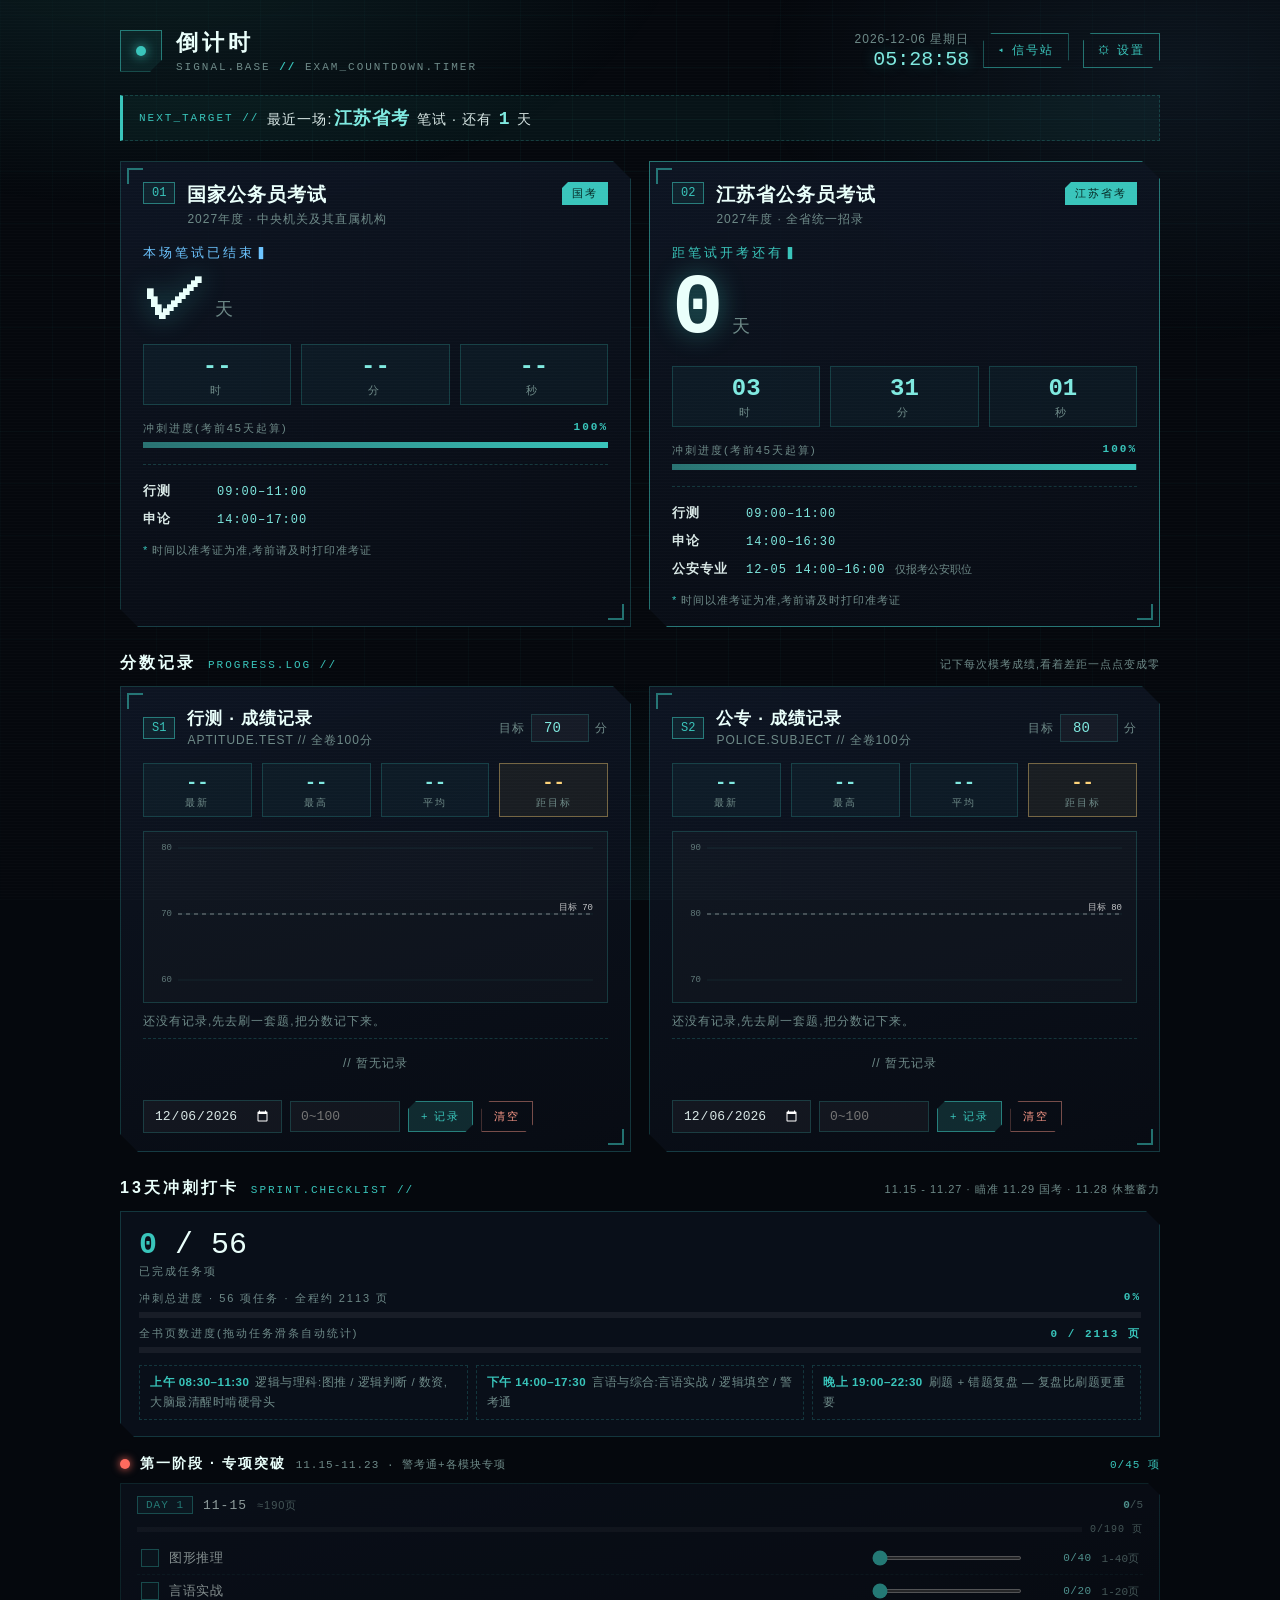
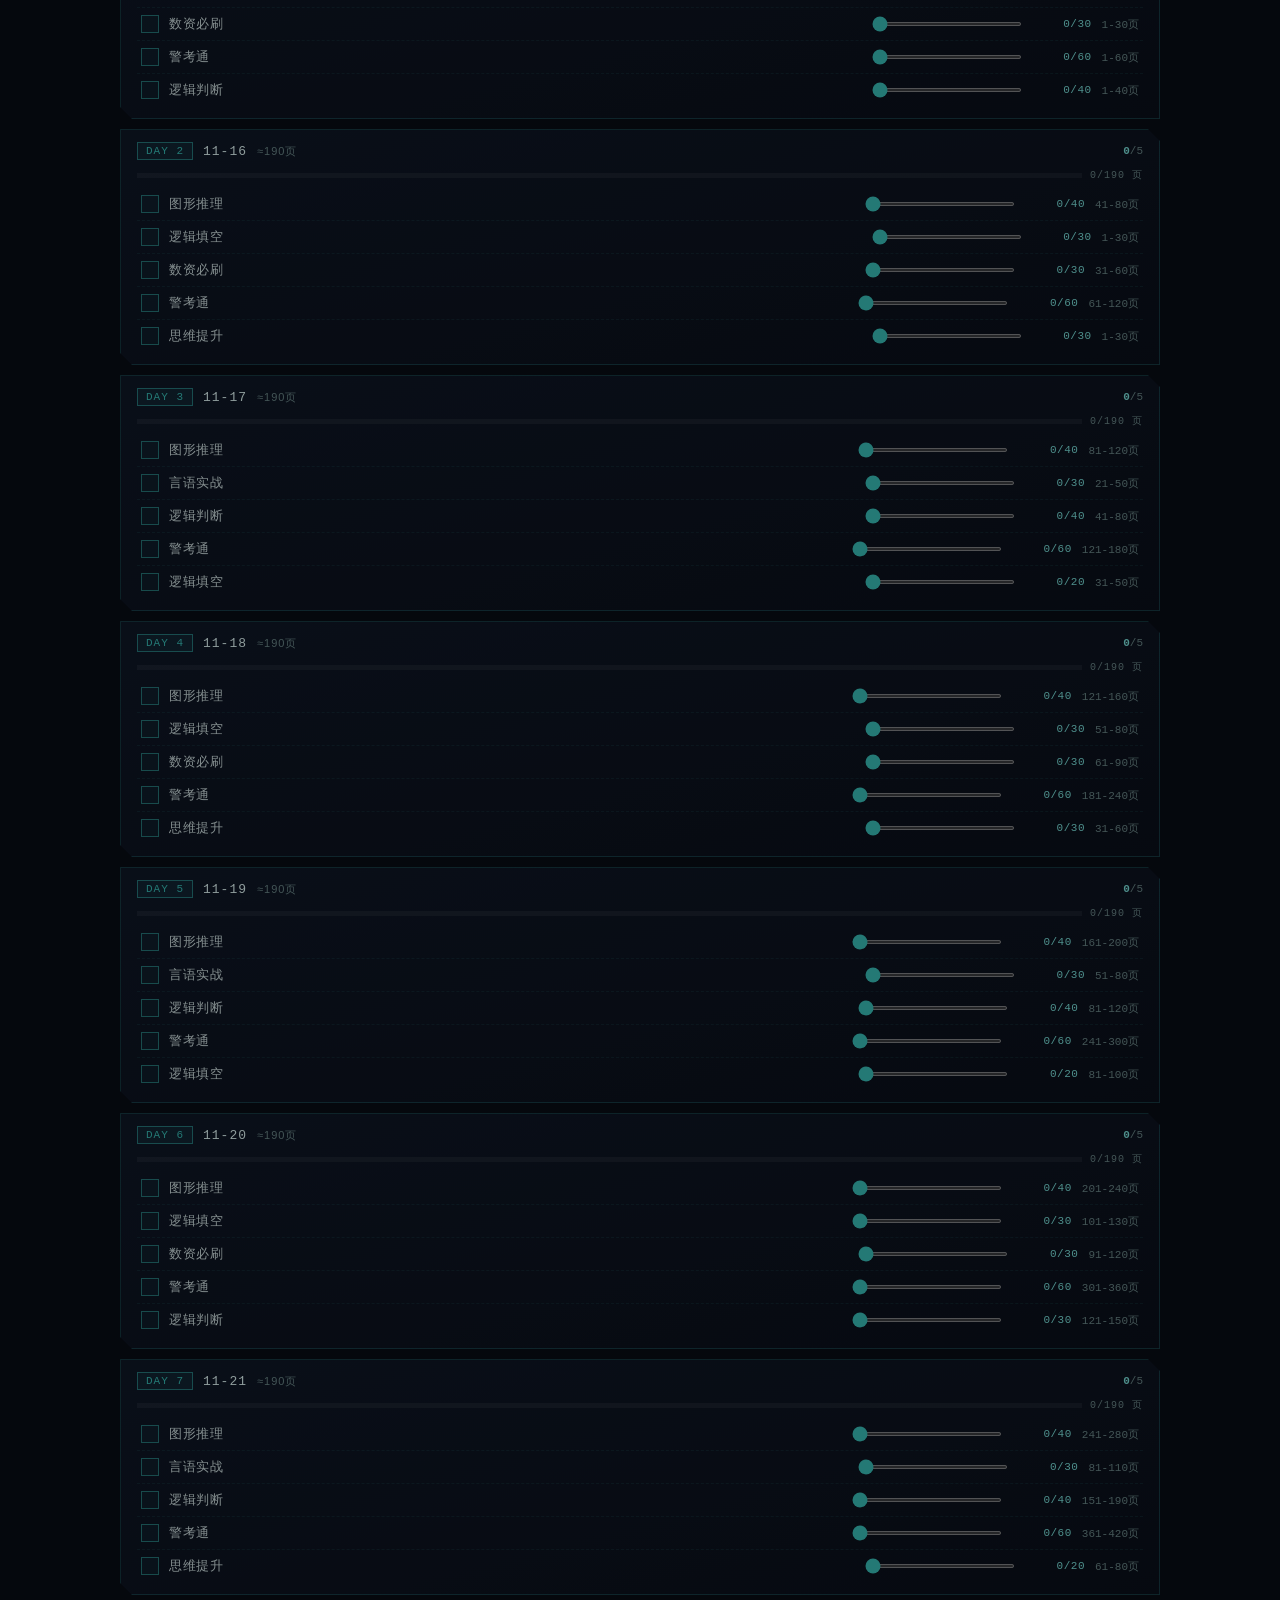
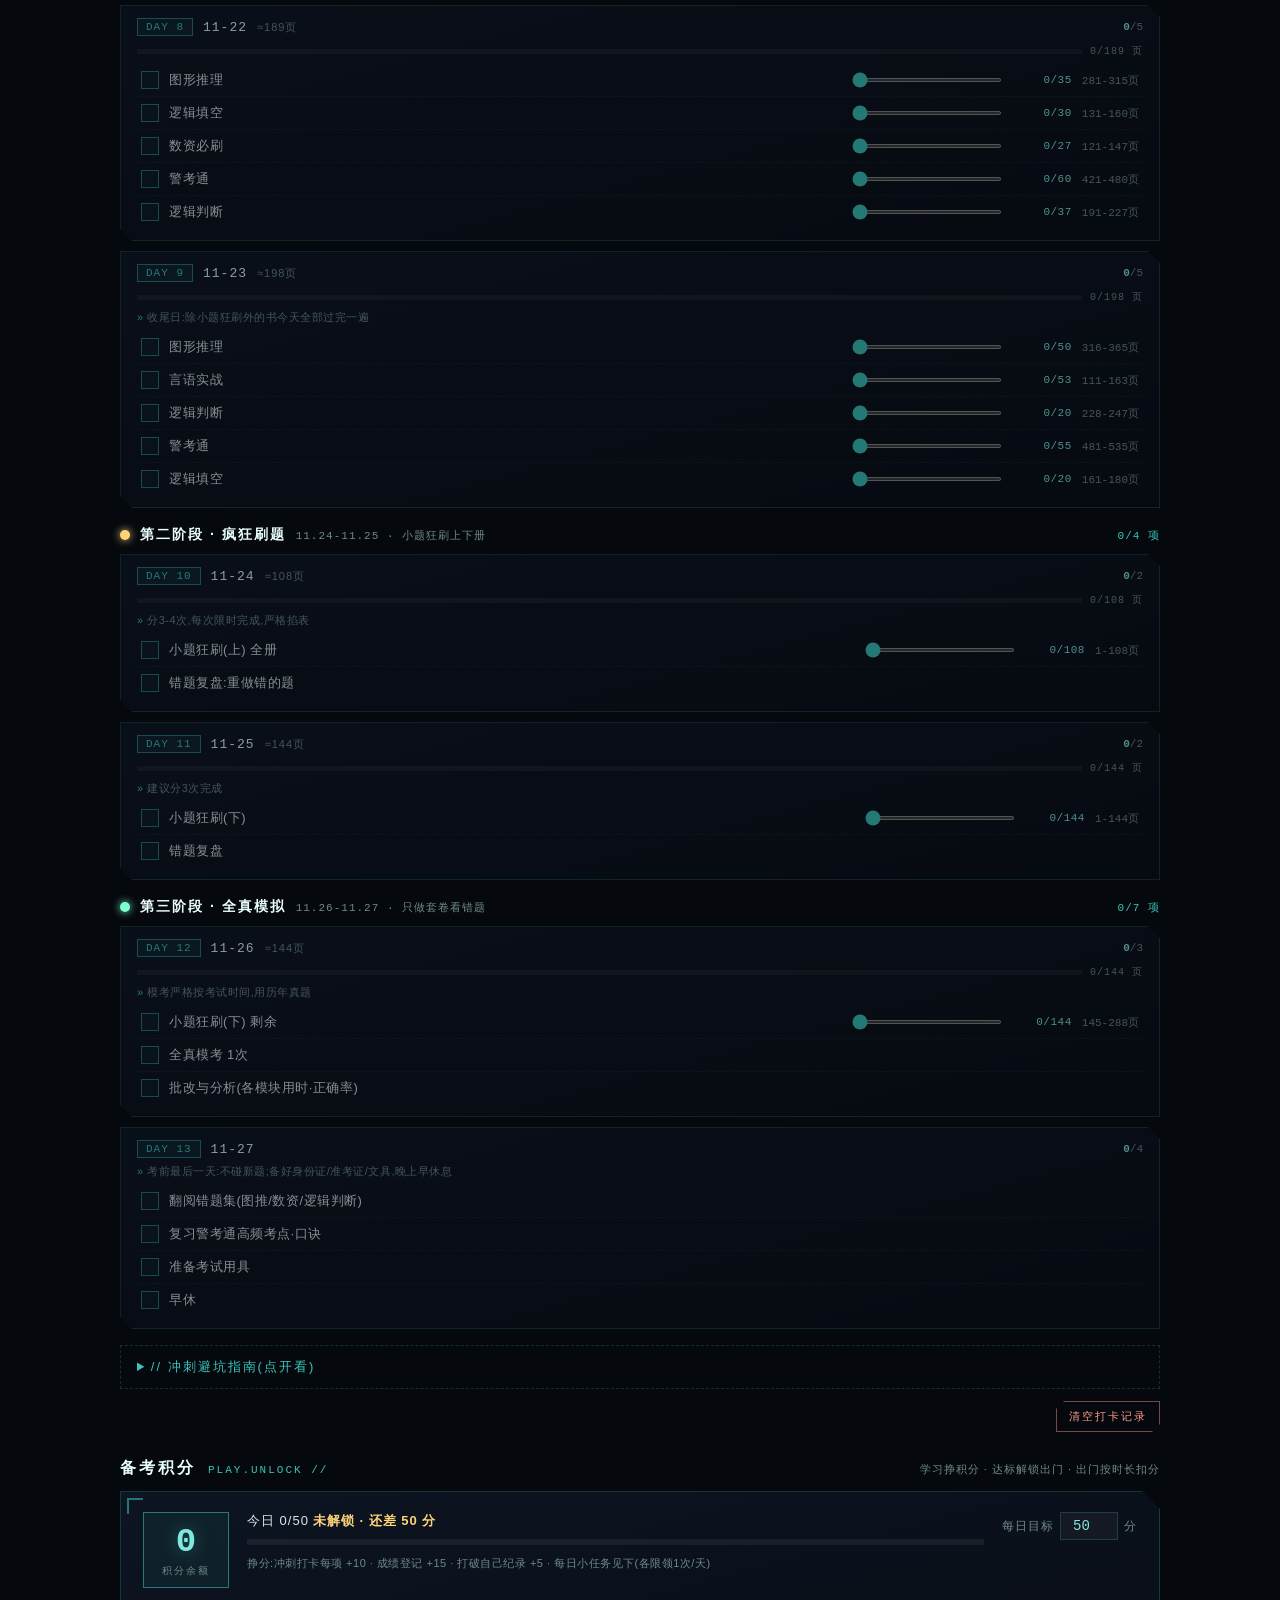
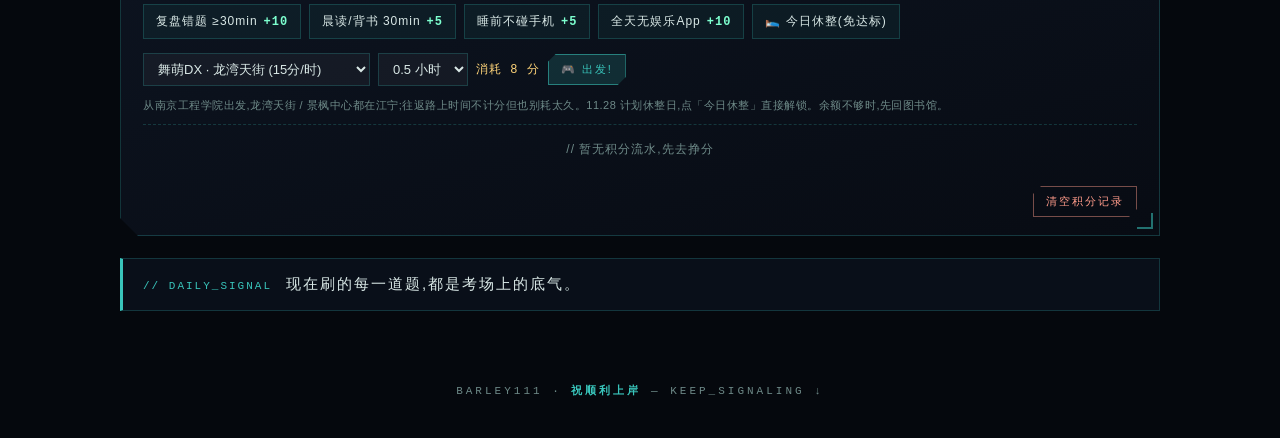
==== countdown/index.html @ f8c96ebb "update blog" ====
<!DOCTYPE html>
<html lang="zh-CN">
<head>
<meta charset="UTF-8" />
<meta name="viewport" content="width=device-width, initial-scale=1" />
<title>倒计时</title>
<link rel="icon" href="data:image/svg+xml,<svg xmlns='http://www.w3.org/2000/svg' viewBox='0 0 64 64'><rect width='64' height='64' rx='12' fill='%23070b12'/><circle cx='32' cy='34' r='6' fill='%2339c5bb'/><path d='M21 23a15.5 15.5 0 0 1 22 0' stroke='%2339c5bb' stroke-width='4' fill='none' stroke-linecap='round'/><path d='M14 16a25 25 0 0 1 36 0' stroke='%2339c5bb' stroke-width='4' fill='none' stroke-linecap='round' opacity='.45'/></svg>" />
<style>
  :root {
    --bg: #05080d;
    --panel: #0c1320;
    --panel-2: #0a0f19;
    --line: rgba(57, 197, 187, 0.22);
    --line-strong: rgba(57, 197, 187, 0.55);
    --miku: #39c5bb;
    --miku-bright: #7fe9e0;
    --sky: #6cc4ff;
    --text: #d9e8e6;
    --dim: #6e8a88;
    --mono: "Cascadia Mono", Consolas, "JetBrains Mono", "Courier New", monospace;
    --sans: "Microsoft YaHei UI", "Microsoft YaHei", "PingFang SC", sans-serif;
  }
  * { margin: 0; padding: 0; box-sizing: border-box; }
  html, body { height: 100%; }
  body {
    font-family: var(--sans);
    background: var(--bg);
    color: var(--text);
    overflow-x: hidden;
  }

  /* ---------- 背景装饰 ---------- */
  .bg {
    position: fixed; inset: 0; z-index: 0; pointer-events: none;
    background:
      radial-gradient(900px 500px at 12% -10%, rgba(57, 197, 187, 0.13), transparent 60%),
      radial-gradient(700px 460px at 92% 8%, rgba(108, 196, 255, 0.07), transparent 60%),
      radial-gradient(800px 600px at 50% 115%, rgba(57, 197, 187, 0.08), transparent 60%);
  }
  .bg-grid {
    position: fixed; inset: 0; z-index: 0; pointer-events: none;
    background:
      repeating-linear-gradient(0deg, rgba(57,197,187,0.045) 0 1px, transparent 1px 52px),
      repeating-linear-gradient(90deg, rgba(57,197,187,0.045) 0 1px, transparent 1px 52px);
    mask-image: radial-gradient(ellipse 90% 80% at 50% 40%, #000 30%, transparent 100%);
  }
  .scanlines {
    position: fixed; inset: 0; z-index: 5; pointer-events: none;
    background: repeating-linear-gradient(0deg, rgba(255,255,255,0.015) 0 1px, transparent 1px 3px);
  }

  .wrap { position: relative; z-index: 1; max-width: 1080px; margin: 0 auto; padding: 28px 20px 40px; }

  /* ---------- 顶栏 ---------- */
  header { display: flex; align-items: center; gap: 16px; flex-wrap: wrap; }
  .logo { display: flex; align-items: center; gap: 14px; }
  .logo-dot {
    width: 42px; height: 42px; border: 1px solid var(--line-strong);
    display: grid; place-items: center; flex: none;
    clip-path: polygon(0 0, 100% 0, 100% 72%, 72% 100%, 0 100%);
    background: rgba(57, 197, 187, 0.08);
  }
  .logo-dot i {
    width: 10px; height: 10px; background: var(--miku); border-radius: 50%;
    box-shadow: 0 0 12px var(--miku); animation: pulse 2s ease-in-out infinite;
  }
  @keyframes pulse { 0%,100% { opacity: 1; transform: scale(1); } 50% { opacity: .35; transform: scale(.7); } }
  h1 { font-size: 22px; letter-spacing: 4px; color: #eafffb; font-weight: 700; }
  .slogan { font-family: var(--mono); font-size: 11px; letter-spacing: 2px; color: var(--dim); margin-top: 3px; }
  .slogan b { color: var(--miku); font-weight: 600; }
  .head-right { margin-left: auto; display: flex; align-items: center; gap: 14px; flex-wrap: wrap; }
  .clock-box { text-align: right; }
  #now-date { font-size: 12px; color: var(--dim); letter-spacing: 1px; }
  #now-time { font-family: var(--mono); font-size: 20px; color: var(--miku-bright); text-shadow: 0 0 14px rgba(57,197,187,.4); font-variant-numeric: tabular-nums; }
  .btn {
    font-family: var(--sans); font-size: 12px; letter-spacing: 2px;
    color: var(--miku); background: transparent; border: 1px solid var(--line-strong);
    padding: 8px 14px; cursor: pointer;
    clip-path: polygon(8px 0, 100% 0, 100% calc(100% - 8px), calc(100% - 8px) 100%, 0 100%, 0 8px);
    transition: background .2s, color .2s;
  }
  .btn:hover { background: rgba(57, 197, 187, 0.14); color: #eafffb; }
  .btn.solid { background: rgba(57, 197, 187, 0.16); }
  /* [BLOG-EMBED] 挂进博客时加的返回入口样式，移出博客时从 START 到 END 整段删掉即可 */
  a.btn { text-decoration: none; display: inline-flex; align-items: center; white-space: nowrap; }

  /* ---------- 最近一场横幅 ---------- */
  .next-banner {
    margin-top: 22px; padding: 10px 16px;
    border: 1px dashed var(--line);
    border-left: 3px solid var(--miku);
    background: rgba(57, 197, 187, 0.06);
    font-size: 14px; letter-spacing: 1px; color: var(--text);
    display: flex; align-items: center; gap: 8px; flex-wrap: wrap;
  }
  .next-banner .lbl { font-family: var(--mono); font-size: 11px; color: var(--miku); letter-spacing: 2px; }
  .next-banner b { color: var(--miku-bright); font-family: var(--mono); font-size: 18px; margin: 0 2px; }

  /* ---------- 卡片 ---------- */
  .cards { margin-top: 20px; display: grid; grid-template-columns: repeat(auto-fit, minmax(320px, 1fr)); gap: 18px; }
  .card {
    position: relative;
    background: linear-gradient(165deg, rgba(14, 22, 36, 0.92), rgba(8, 12, 20, 0.96));
    border: 1px solid var(--line);
    padding: 20px 22px 18px;
    clip-path: polygon(0 0, calc(100% - 18px) 0, 100% 18px, 100% 100%, 18px 100%, 0 calc(100% - 18px));
    transition: transform .25s, box-shadow .25s;
  }
  .card::before, .card::after {
    content: ""; position: absolute; width: 14px; height: 14px; pointer-events: none;
  }
  .card::before { left: 6px; top: 6px; border-left: 2px solid var(--line-strong); border-top: 2px solid var(--line-strong); }
  .card::after { right: 6px; bottom: 6px; border-right: 2px solid var(--line-strong); border-bottom: 2px solid var(--line-strong); }
  .card:hover { transform: translateY(-3px); box-shadow: 0 14px 40px rgba(57, 197, 187, 0.12); }
  .card.hero { border-color: var(--line-strong); box-shadow: 0 0 0 1px rgba(57,197,187,.12), 0 10px 40px rgba(57,197,187,.08); }

  .card-head { display: flex; align-items: flex-start; gap: 12px; }
  .idx {
    font-family: var(--mono); font-size: 12px; color: var(--miku);
    border: 1px solid var(--line-strong); padding: 3px 8px; flex: none;
    background: rgba(57, 197, 187, 0.08);
  }
  .card-head h2 { font-size: 19px; color: #eafffb; letter-spacing: 1px; }
  .card-sub { font-size: 12px; color: var(--dim); margin-top: 3px; letter-spacing: 1px; }
  .tag {
    margin-left: auto; font-family: var(--mono); font-size: 11px; letter-spacing: 2px;
    color: #052723; background: var(--miku); padding: 4px 10px; flex: none;
    clip-path: polygon(6px 0, 100% 0, 100% 100%, 0 100%, 0 6px);
  }

  .status { margin-top: 16px; font-size: 13px; letter-spacing: 3px; color: var(--miku); }
  .status::after { content: "▍"; animation: pulse 1.2s steps(2) infinite; }
  .status.live { color: #ffd479; }
  .status.done { color: var(--sky); }

  .days-row { display: flex; align-items: baseline; gap: 8px; margin-top: 4px; }
  .days {
    font-family: var(--mono); font-size: 86px; font-weight: 700; line-height: 1;
    color: #eafffb; text-shadow: 0 0 26px rgba(57, 197, 187, 0.45);
    font-variant-numeric: tabular-nums;
  }
  .days-unit { font-size: 18px; color: var(--dim); letter-spacing: 4px; }

  .hms { display: flex; gap: 10px; margin-top: 14px; }
  .unit {
    flex: 1; border: 1px solid var(--line); background: rgba(57, 197, 187, 0.05);
    padding: 8px 0 6px; text-align: center;
  }
  .unit b {
    display: block; font-family: var(--mono); font-size: 24px; color: var(--miku-bright);
    font-variant-numeric: tabular-nums;
  }
  .unit b.tick { animation: tick .3s ease-out; }
  @keyframes tick { 0% { transform: translateY(-5px); opacity: .3; } 100% { transform: none; opacity: 1; } }
  .unit i { display: block; font-style: normal; font-size: 11px; color: var(--dim); letter-spacing: 4px; margin-top: 3px; }

  .progress { margin-top: 16px; }
  .progress-label { display: flex; justify-content: space-between; font-size: 11px; color: var(--dim); letter-spacing: 2px; margin-bottom: 6px; }
  .progress-label b { font-family: var(--mono); color: var(--miku); }
  .progress-track { height: 6px; background: rgba(255,255,255,0.06); overflow: hidden; }
  .progress-fill {
    height: 100%; width: 0;
    background: linear-gradient(90deg, rgba(57,197,187,.5), var(--miku));
    box-shadow: 0 0 10px rgba(57,197,187,.6);
    transition: width 1s ease;
  }

  .subjects { list-style: none; margin-top: 16px; border-top: 1px dashed var(--line); padding-top: 12px; }
  .subjects li { display: flex; align-items: baseline; gap: 10px; padding: 5px 0; font-size: 13px; }
  .subjects li b { color: var(--text); flex: none; min-width: 64px; letter-spacing: 1px; }
  .subjects li span { font-family: var(--mono); color: var(--miku-bright); font-size: 12px; letter-spacing: 1px; }
  .subjects li em { font-style: normal; color: var(--dim); font-size: 11px; }
  .note { margin-top: 10px; font-size: 11px; color: var(--dim); letter-spacing: 1px; }
  .note::before { content: "* "; color: var(--miku); }

  /* ---------- 分数记录 ---------- */
  .score-sec { margin-top: 26px; }
  .sec-title { display: flex; align-items: baseline; gap: 12px; margin-bottom: 12px; flex-wrap: wrap; }
  .sec-title h3 { font-size: 16px; letter-spacing: 3px; color: #eafffb; }
  .sec-title .code { font-family: var(--mono); font-size: 11px; color: var(--miku); letter-spacing: 2px; }
  .sec-title .hint { margin-left: auto; font-size: 11px; color: var(--dim); letter-spacing: 1px; }

  .score-grid { display: grid; grid-template-columns: repeat(auto-fit, minmax(300px, 1fr)); gap: 18px; }

  .score-head { display: flex; align-items: center; gap: 12px; }
  .score-head h4 { font-size: 17px; color: #eafffb; letter-spacing: 1px; }
  .score-head .card-sub { margin-top: 2px; }
  .target-box { margin-left: auto; display: flex; align-items: center; gap: 6px; font-size: 12px; color: var(--dim); flex: none; letter-spacing: 1px; }
  .target-box input { width: 58px; text-align: center; background: rgba(255,255,255,0.04); border: 1px solid var(--line); color: var(--miku-bright); font-family: var(--mono); font-size: 14px; padding: 5px 4px; outline: none; color-scheme: dark; }
  .target-box input:focus { border-color: var(--line-strong); }

  .stat-row { display: flex; gap: 10px; margin-top: 14px; flex-wrap: wrap; }
  .stat { flex: 1; min-width: 64px; border: 1px solid var(--line); background: rgba(57,197,187,0.05); padding: 8px 0 6px; text-align: center; }
  .stat b { display: block; font-family: var(--mono); font-size: 19px; color: var(--miku-bright); font-variant-numeric: tabular-nums; }
  .stat i { display: block; font-style: normal; font-size: 10px; color: var(--dim); letter-spacing: 2px; margin-top: 2px; }
  .stat.gap { border-color: rgba(255, 212, 121, 0.4); background: rgba(255, 212, 121, 0.06); }
  .stat.gap b { color: #ffd479; }
  .stat.gap.ok { border-color: rgba(125, 255, 207, 0.4); background: rgba(125, 255, 207, 0.06); }
  .stat.gap.ok b { color: #7dffcf; }

  .chart-wrap { margin-top: 14px; border: 1px solid var(--line); background: rgba(255,255,255,0.02); }
  .chart-wrap canvas { display: block; width: 100%; height: 170px; }

  .gain-line { margin-top: 10px; font-size: 12px; color: var(--dim); letter-spacing: 1px; }
  .gain-line b { color: #7dffcf; font-family: var(--mono); font-weight: 600; }

  .log-list { margin-top: 8px; max-height: 148px; overflow-y: auto; border-top: 1px dashed var(--line); }
  .log-item { display: flex; align-items: center; gap: 10px; padding: 6px 4px; border-bottom: 1px dashed rgba(57,197,187,0.12); font-size: 12.5px; }
  .log-item .d { font-family: var(--mono); color: var(--dim); }
  .log-item .s { font-family: var(--mono); color: var(--text); margin-left: auto; }
  .log-item .delta { font-family: var(--mono); font-size: 11px; min-width: 44px; }
  .delta.up { color: #7dffcf; }
  .delta.down { color: #ff9b8a; }
  .log-item .tag-latest { font-size: 10px; color: #052723; background: var(--miku); padding: 1px 6px; letter-spacing: 1px; flex: none; }
  .log-del { background: none; border: none; color: var(--dim); cursor: pointer; font-size: 14px; line-height: 1; padding: 2px 4px; flex: none; }
  .log-del:hover { color: #ff9b8a; }
  .log-empty { padding: 16px 0; font-size: 12px; color: var(--dim); text-align: center; letter-spacing: 1px; }

  .score-form { display: flex; gap: 8px; margin-top: 12px; align-items: center; flex-wrap: wrap; }
  .score-form input { background: rgba(255,255,255,0.04); border: 1px solid var(--line); color: var(--text); font-family: var(--mono); font-size: 13px; padding: 7px 10px; outline: none; color-scheme: dark; }
  .score-form input:focus { border-color: var(--line-strong); }
  .score-form input[data-r="score"] { width: 110px; }
  .score-form .err { font-size: 11px; color: #ff9b8a; flex-basis: 100%; display: none; }
  .score-form .err.show { display: block; }
  .btn.small { padding: 7px 12px; font-size: 11px; }
  .btn.danger { color: #ff9b8a; border-color: rgba(255,155,138,0.45); }
  .btn.danger:hover { background: rgba(255,155,138,0.12); color: #ffc9bd; }

  /* ---------- 冲刺打卡 ---------- */
  .sprint-sec { margin-top: 26px; }
  .sprint-overview {
    border: 1px solid var(--line); background: rgba(12, 19, 32, 0.7);
    padding: 16px 18px; margin-bottom: 14px;
    clip-path: polygon(0 0, calc(100% - 14px) 0, 100% 14px, 100% 100%, 14px 100%, 0 calc(100% - 14px));
  }
  .overview-row { display: flex; align-items: center; gap: 16px; flex-wrap: wrap; }
  .overview-num { font-family: var(--mono); font-size: 30px; color: #eafffb; font-variant-numeric: tabular-nums; }
  .overview-num b { color: var(--miku); font-weight: 700; }
  .overview-label { font-size: 11px; color: var(--dim); letter-spacing: 2px; margin-top: 2px; }
  .today-chip {
    margin-left: auto; cursor: pointer; font-size: 12px; letter-spacing: 2px;
    color: #052723; background: var(--miku); padding: 7px 12px; border: none;
    font-family: var(--sans);
    clip-path: polygon(6px 0, 100% 0, 100% 100%, 0 100%, 0 6px);
  }
  .today-chip:hover { background: var(--miku-bright); }
  .rhythm { display: grid; grid-template-columns: repeat(auto-fit, minmax(240px, 1fr)); gap: 8px; margin-top: 12px; }
  .rhythm div { border: 1px dashed var(--line); padding: 7px 10px; font-size: 11.5px; color: var(--dim); letter-spacing: 0.5px; line-height: 1.7; }
  .rhythm b { color: var(--miku); font-weight: 600; margin-right: 6px; white-space: nowrap; }

  .phase-head { display: flex; align-items: center; gap: 10px; margin: 18px 0 10px; flex-wrap: wrap; }
  .ph-dot { width: 10px; height: 10px; flex: none; border-radius: 50%; }
  .phase-head h4 { font-size: 14px; letter-spacing: 2px; color: #eafffb; }
  .phase-head .ph-range { font-family: var(--mono); font-size: 11px; color: var(--dim); letter-spacing: 1px; }
  .phase-head .ph-done { margin-left: auto; font-family: var(--mono); font-size: 11px; color: var(--miku); letter-spacing: 1px; }

  .day-card {
    background: linear-gradient(165deg, rgba(14, 22, 36, 0.92), rgba(8, 12, 20, 0.96));
    border: 1px solid var(--line); padding: 12px 16px; margin-bottom: 10px;
    clip-path: polygon(0 0, calc(100% - 12px) 0, 100% 12px, 100% 100%, 12px 100%, 0 calc(100% - 12px));
    transition: border-color .3s, box-shadow .3s, opacity .3s;
  }
  .day-card.today { border-color: var(--line-strong); box-shadow: 0 0 20px rgba(57, 197, 187, 0.16); scroll-margin-top: 80px; }
  .day-card.past { opacity: 0.6; }
  .day-card.alldone { border-color: rgba(125, 255, 207, 0.5); }
  .day-head { display: flex; align-items: center; gap: 10px; flex-wrap: wrap; }
  .day-no { font-family: var(--mono); font-size: 11px; color: var(--miku); border: 1px solid var(--line-strong); padding: 2px 8px; background: rgba(57, 197, 187, 0.08); letter-spacing: 1px; }
  .day-date { font-family: var(--mono); font-size: 13px; color: #eafffb; letter-spacing: 1px; }
  .day-pages { font-size: 11px; color: var(--dim); letter-spacing: 1px; }
  .day-badge-today { font-size: 10px; letter-spacing: 2px; color: #052723; background: var(--miku); padding: 2px 8px; }
  .day-badge-done { font-size: 10px; letter-spacing: 2px; color: #052723; background: #7dffcf; padding: 2px 8px; display: none; }
  .day-card.alldone .day-badge-done { display: inline-block; }
  .day-count { margin-left: auto; font-family: var(--mono); font-size: 11px; color: var(--dim); }
  .day-count b { color: var(--miku-bright); }
  .day-note { font-size: 11px; color: var(--dim); letter-spacing: 0.5px; margin-top: 6px; }
  .day-note::before { content: "» "; color: var(--miku); }

  .task-list { list-style: none; margin-top: 6px; }
  .task-row {
    display: flex; align-items: center; gap: 10px; padding: 7px 4px;
    cursor: pointer; border-bottom: 1px dashed rgba(57, 197, 187, 0.1);
    user-select: none; -webkit-user-select: none;
  }
  .task-row:hover { background: rgba(57, 197, 187, 0.05); }
  .task-row:last-child { border-bottom: none; }
  .task-box {
    width: 18px; height: 18px; flex: none; border: 1px solid var(--line-strong);
    display: grid; place-items: center; background: rgba(57, 197, 187, 0.05);
    transition: background .15s, border-color .15s;
  }
  .task-box svg { width: 11px; height: 11px; stroke: #052723; stroke-width: 3.2; fill: none; stroke-linecap: round; stroke-linejoin: round; opacity: 0; }
  .task-row.done .task-box { background: var(--miku); border-color: var(--miku); }
  .task-row.done .task-box svg { opacity: 1; }
  .task-name { font-size: 13px; color: var(--text); letter-spacing: 0.5px; flex: 1; }
  .task-row.done .task-name { color: var(--dim); text-decoration: line-through; }
  .task-pages { font-family: var(--mono); font-size: 11px; color: var(--dim); }

  .tips-box { margin-top: 16px; border: 1px dashed var(--line); padding: 12px 16px; }
  .tips-box summary { cursor: pointer; font-size: 13px; letter-spacing: 2px; color: var(--miku); outline: none; }
  .tips-box summary:hover { color: var(--miku-bright); }
  .tips-box ul { margin: 10px 0 0; padding-left: 0; list-style: none; }
  .tips-box li { font-size: 12px; color: var(--dim); line-height: 1.9; letter-spacing: 0.5px; padding-left: 14px; position: relative; }
  .tips-box li::before { content: "▸"; position: absolute; left: 0; color: var(--miku); }
  .tips-box li b { color: var(--text); font-weight: 600; }
  .sprint-actions { margin-top: 12px; text-align: right; }

  /* ---------- 任务页数滑条 ---------- */
  .task-row { flex-wrap: wrap; }
  .task-row input[type="range"] {
    flex: 1 1 90px; min-width: 70px; max-width: 150px; height: 4px;
    accent-color: var(--miku); cursor: pointer; margin: 0 2px;
  }
  .task-nums {
    font-family: var(--mono); font-size: 11px; color: var(--miku-bright);
    flex: none; min-width: 58px; text-align: right; letter-spacing: 0.5px;
    font-variant-numeric: tabular-nums;
  }
  .day-pages-line { display: flex; align-items: center; gap: 8px; margin-top: 8px; }
  .day-pages-line .dp-track { flex: 1; height: 5px; background: rgba(255,255,255,0.06); overflow: hidden; }
  .day-pages-line .dp-fill {
    height: 100%; width: 0;
    background: linear-gradient(90deg, rgba(57,197,187,0.5), var(--miku));
    box-shadow: 0 0 8px rgba(57,197,187,0.5); transition: width .25s;
  }
  .day-pages-line .dp-num { font-family: var(--mono); font-size: 10px; color: var(--dim); letter-spacing: 1px; flex: none; }

  /* ---------- 备考积分 ---------- */
  .pts-sec { margin-top: 26px; }
  .pts-top { display: flex; align-items: flex-start; gap: 18px; flex-wrap: wrap; }
  .pts-balance { text-align: center; border: 1px solid var(--line-strong); background: rgba(57,197,187,0.07); padding: 12px 18px 9px; flex: none; }
  .pts-balance b { display: block; font-family: var(--mono); font-size: 34px; color: var(--miku-bright); text-shadow: 0 0 18px rgba(57,197,187,0.4); font-variant-numeric: tabular-nums; line-height: 1; }
  .pts-balance b.neg { color: #ff9b8a; text-shadow: none; }
  .pts-balance i { display: block; font-style: normal; font-size: 10px; color: var(--dim); letter-spacing: 2px; margin-top: 5px; }
  .pts-mid { flex: 1; min-width: 220px; }
  .pts-mid .status-line { font-size: 13px; letter-spacing: 1px; margin-bottom: 9px; color: var(--text); }
  .pts-mid .status-line b { font-weight: 700; margin-left: 4px; }
  .pts-mid .status-line b.ok { color: #7dffcf; }
  .pts-mid .status-line b.no { color: #ffd479; }
  .pts-rules { margin-top: 9px; font-size: 11px; color: var(--dim); letter-spacing: 0.5px; line-height: 1.8; }
  .earn-row { display: flex; gap: 8px; margin-top: 16px; flex-wrap: wrap; align-items: center; }
  .earn-btn {
    font-family: var(--sans); font-size: 12px; letter-spacing: 1px; cursor: pointer;
    color: var(--text); background: rgba(57,197,187,0.06); border: 1px solid var(--line);
    padding: 8px 12px;
  }
  .earn-btn b { color: #7dffcf; font-family: var(--mono); margin-left: 6px; font-weight: 600; }
  .earn-btn:hover { border-color: var(--line-strong); }
  .earn-btn.used { opacity: 0.45; cursor: default; }
  .earn-btn.used b { color: var(--dim); }
  .earn-btn.rest-active { background: rgba(125,255,207,0.12); border-color: rgba(125,255,207,0.5); }
  .spend-form { display: flex; gap: 8px; margin-top: 14px; align-items: center; flex-wrap: wrap; }
  .spend-form select {
    background: rgba(255,255,255,0.04); border: 1px solid var(--line); color: var(--text);
    font-family: var(--sans); font-size: 13px; padding: 7px 10px; outline: none; color-scheme: dark;
  }
  .spend-form select:focus { border-color: var(--line-strong); }
  .spend-form .cost { font-family: var(--mono); font-size: 12px; color: #ffd479; letter-spacing: 1px; }
  .spend-form .err { font-size: 11px; color: #ff9b8a; flex-basis: 100%; display: none; }
  .spend-form .err.show { display: block; }
  .pts-note { margin-top: 10px; font-size: 11px; color: var(--dim); letter-spacing: 0.5px; line-height: 1.8; }
  .log-item .led-label { flex: 1; font-size: 12.5px; color: var(--text); letter-spacing: 0.5px; }

  /* ---------- 每日一句话 ---------- */
  .quote-box {
    margin-top: 22px; padding: 16px 20px;
    background: rgba(12, 19, 32, 0.7);
    border: 1px solid var(--line);
    border-left: 3px solid var(--miku);
    display: flex; align-items: baseline; gap: 14px;
  }
  .quote-label { font-family: var(--mono); font-size: 11px; color: var(--miku); letter-spacing: 2px; flex: none; }
  #quote { font-size: 15px; letter-spacing: 2px; color: var(--text); transition: opacity .4s, transform .4s; }
  #quote.out { opacity: 0; transform: translateY(6px); }

  /* ---------- 底部 ---------- */
  footer { margin-top: 26px; text-align: center; }
  .eq { display: flex; align-items: flex-end; justify-content: center; gap: 4px; height: 34px; }
  .eq i {
    width: 4px; background: linear-gradient(180deg, var(--miku), rgba(57,197,187,0.15));
    transform-origin: bottom; animation: eq 1s ease-in-out infinite alternate;
  }
  @keyframes eq { from { transform: scaleY(0.12); } to { transform: scaleY(1); } }
  .foot-text { margin-top: 12px; font-family: var(--mono); font-size: 11px; letter-spacing: 3px; color: var(--dim); }
  .foot-text b { color: var(--miku); font-weight: 600; }

  /* ---------- 设置面板 ---------- */
  .mask {
    position: fixed; inset: 0; z-index: 20; background: rgba(3, 6, 10, 0.72);
    backdrop-filter: blur(4px); display: none; align-items: center; justify-content: center; padding: 20px;
  }
  .mask.open { display: flex; }
  .panel {
    width: 520px; max-width: 100%; max-height: 90vh; overflow: auto;
    background: linear-gradient(165deg, #0e1626, #090e18);
    border: 1px solid var(--line-strong); padding: 22px;
    clip-path: polygon(0 0, calc(100% - 16px) 0, 100% 16px, 100% 100%, 16px 100%, 0 calc(100% - 16px));
  }
  .panel h3 { font-size: 16px; letter-spacing: 3px; color: #eafffb; }
  .panel .panel-sub { font-family: var(--mono); font-size: 11px; color: var(--dim); letter-spacing: 2px; margin-top: 4px; }
  .exam-form { margin-top: 16px; border: 1px dashed var(--line); padding: 14px; }
  .exam-form h4 { font-size: 13px; color: var(--miku); letter-spacing: 2px; margin-bottom: 10px; }
  .field { display: flex; align-items: center; gap: 10px; margin-top: 8px; }
  .field label { width: 72px; flex: none; font-size: 12px; color: var(--dim); letter-spacing: 1px; }
  .field input {
    flex: 1; min-width: 0; background: rgba(255,255,255,0.04); border: 1px solid var(--line);
    color: var(--text); padding: 7px 10px; font-family: var(--sans); font-size: 13px; outline: none;
    color-scheme: dark;
  }
  .field input:focus { border-color: var(--line-strong); }
  .panel-actions { display: flex; gap: 10px; margin-top: 18px; justify-content: flex-end; flex-wrap: wrap; }
  .form-msg { margin-top: 10px; font-size: 12px; color: #ff9b8a; display: none; }
  .form-msg.show { display: block; }
  .tip { margin-top: 14px; font-size: 11px; color: var(--dim); letter-spacing: 1px; line-height: 1.8; }

  @media (max-width: 560px) {
    .days { font-size: 64px; }
    h1 { font-size: 18px; letter-spacing: 2px; }
    .head-right { margin-left: 0; width: 100%; justify-content: space-between; }
  }
  @media (prefers-reduced-motion: reduce) {
    *, *::before, *::after { animation: none !important; transition: none !important; }
  }
</style>
</head>
<body>
<div class="bg"></div>
<div class="bg-grid"></div>

<div class="wrap">
  <header>
    <div class="logo">
      <div class="logo-dot"><i></i></div>
      <div>
        <h1>倒计时</h1>
        <p class="slogan">SIGNAL.BASE <b>//</b> EXAM_COUNTDOWN.TIMER</p>
      </div>
    </div>
    <div class="head-right">
      <div class="clock-box">
        <div id="now-date">--</div>
        <div id="now-time">--:--:--</div>
      </div>
      <!-- [BLOG-EMBED START] 挂进博客时的返回入口，移出博客时从 START 到 END 整段删除即可 -->
      <a class="btn" href="../index.html">◂ 信号站</a>
      <!-- [BLOG-EMBED END] -->
      <button class="btn" id="btn-settings">⚙ 设置</button>
    </div>
  </header>

  <div class="next-banner"><span class="lbl">NEXT_TARGET //</span><span id="next-text">--</span></div>

  <main class="cards" id="cards"></main>

  <section class="score-sec">
    <div class="sec-title">
      <h3>分数记录</h3>
      <span class="code">PROGRESS.LOG //</span>
      <span class="hint">记下每次模考成绩,看着差距一点点变成零</span>
    </div>
    <div class="score-grid" id="score-grid"></div>
  </section>

  <section class="sprint-sec" id="sprint-sec">
    <div class="sec-title">
      <h3>13天冲刺打卡</h3>
      <span class="code">SPRINT.CHECKLIST //</span>
      <span class="hint">11.15 - 11.27 · 瞄准 11.29 国考 · 11.28 休整蓄力</span>
    </div>

    <div class="sprint-overview">
      <div class="overview-row">
        <div>
          <div class="overview-num"><b data-r="sp-done">0</b> / <span data-r="sp-total">0</span></div>
          <div class="overview-label">已完成任务项</div>
        </div>
        <button class="today-chip" id="btn-today">定位今日 ↓</button>
      </div>
      <div class="progress" style="margin-top:12px">
        <div class="progress-label"><span data-r="sp-label">冲刺总进度</span><b data-r="sp-pct">0%</b></div>
        <div class="progress-track"><div class="progress-fill" data-r="sp-fill"></div></div>
      </div>
      <div class="progress" style="margin-top:8px">
        <div class="progress-label"><span>全书页数进度(拖动任务滑条自动统计)</span><b data-r="sp-pages">0 / 0 页</b></div>
        <div class="progress-track"><div class="progress-fill" data-r="sp-pages-fill"></div></div>
      </div>
      <div class="rhythm">
        <div><b>上午 08:30–11:30</b>逻辑与理科:图推 / 逻辑判断 / 数资,大脑最清醒时啃硬骨头</div>
        <div><b>下午 14:00–17:30</b>言语与综合:言语实战 / 逻辑填空 / 警考通</div>
        <div><b>晚上 19:00–22:30</b>刷题 + 错题复盘 — 复盘比刷题更重要</div>
      </div>
    </div>

    <div id="sprint-days"></div>

    <details class="tips-box">
      <summary>// 冲刺避坑指南(点开看)</summary>
      <ul>
        <li><b>警惕假努力:</b>刷题:复盘 = 1:1。正确率上不去,刷再多也白搭;宁可少刷50页,也要把错题弄懂。</li>
        <li><b>警考通不是小说:</b>535页别逐字读,挑重点、挑不熟的看,配合章节题巩固。</li>
        <li><b>抓大放小:</b>数资和逻辑判断提分最快、性价比最高;时间不够先保这两块。</li>
        <li><b>卡壳就跳:</b>单题不超2分钟,看解析、记知识点、继续走。</li>
        <li><b>计划没完成不焦虑:</b>平摊到后面几天,或直接划掉非核心任务,不熬夜硬补。</li>
        <li><b>心态第一:</b>学崩溃了就歇半小时再战,拼的是心态和执行力。</li>
      </ul>
    </details>

    <div class="sprint-actions">
      <button class="btn small danger" id="btn-sprint-reset">清空打卡记录</button>
    </div>
  </section>

  <section class="pts-sec">
    <div class="sec-title">
      <h3>备考积分</h3>
      <span class="code">PLAY.UNLOCK //</span>
      <span class="hint">学习挣积分 · 达标解锁出门 · 出门按时长扣分</span>
    </div>
    <article class="card" id="pts-card"></article>
  </section>

  <section class="quote-box">
    <span class="quote-label">// DAILY_SIGNAL</span>
    <p id="quote"></p>
  </section>

  <footer>
    <div class="eq" id="eq"></div>
    <p class="foot-text">BARLEY111 · <b>祝顺利上岸</b> — KEEP_SIGNALING ↓</p>
  </footer>
</div>

<!-- 设置面板 -->
<div class="mask" id="mask">
  <div class="panel">
    <h3>修改考试信息</h3>
    <p class="panel-sub">// EDIT_TARGETS — 保存在本机浏览器</p>
    <div class="exam-form" id="form-0"></div>
    <div class="exam-form" id="form-1"></div>
    <p class="form-msg" id="form-msg">请填写完整的日期和时间</p>
    <p class="tip">提示:日期和时间改动后立即生效,仅保存在这台电脑的浏览器里;点「恢复默认」可回到官方公布的时间。</p>
    <div class="panel-actions">
      <button class="btn" id="btn-reset">恢复默认</button>
      <button class="btn solid" id="btn-save">保存</button>
      <button class="btn" id="btn-close">关闭</button>
    </div>
  </div>
</div>

<div class="scanlines"></div>

<script>
(function () {
  "use strict";
  var DAY = 86400000;
  var SPRINT_WINDOW = 45 * DAY;        // 冲刺进度条按考前45天起算
  var LS_KEY = "signal-countdown-exams-v1";

  var DEFAULT_EXAMS = [
    {
      tag: "国考", name: "国家公务员考试", sub: "2027年度 · 中央机关及其直属机构",
      date: "2026-11-29", time: "09:00", end: "17:00",
      subjects: [
        { n: "行测", t: "09:00–11:00" },
        { n: "申论", t: "14:00–17:00" }
      ]
    },
    {
      tag: "江苏省考", name: "江苏省公务员考试", sub: "2027年度 · 全省统一招录",
      date: "2026-12-06", time: "09:00", end: "16:30",
      subjects: [
        { n: "行测", t: "09:00–11:00" },
        { n: "申论", t: "14:00–16:30" },
        { n: "公安专业", t: "12-05 14:00–16:00", note: "仅报考公安职位" }
      ]
    }
  ];

  var QUOTES = [
    "现在刷的每一道题,都是考场上的底气。",
    "不必追着时间跑,今天比昨天多学一点就够了。",
    "紧张是正常的,说明你在乎。把在乎变成正确率。",
    "稳住节奏,按部就班,就是最快的路。",
    "上岸不是奇迹,是每一天的复利。",
    "行测拼速度,申论拼深度,你都练得到。",
    "SIGNAL RECEIVED:离目标又近了一秒。",
    "把手机放远一点,把梦想放近一点。"
  ];

  function pad2(n) { return (n < 10 ? "0" : "") + n; }

  function getExams() {
    try {
      var raw = localStorage.getItem(LS_KEY);
      if (raw) {
        var arr = JSON.parse(raw);
        if (Array.isArray(arr) && arr.length === 2 && arr[0] && arr[1]) return arr;
      }
    } catch (e) {}
    return JSON.parse(JSON.stringify(DEFAULT_EXAMS));
  }

  function saveExams(arr) {
    try { localStorage.setItem(LS_KEY, JSON.stringify(arr)); } catch (e) {}
  }

  var exams = getExams();

  // ---------- 渲染卡片骨架 ----------
  var cardsEl = document.getElementById("cards");
  function renderSkeleton() {
    var html = "";
    for (var i = 0; i < exams.length; i++) {
      var e = exams[i];
      var subj = "";
      for (var j = 0; j < e.subjects.length; j++) {
        var s = e.subjects[j];
        subj += "<li><b>" + esc(s.n) + "</b><span>" + esc(s.t) + "</span>" +
                (s.note ? "<em>" + esc(s.note) + "</em>" : "") + "</li>";
      }
      html +=
        '<article class="card" data-i="' + i + '">' +
          '<div class="card-head">' +
            '<span class="idx">0' + (i + 1) + '</span>' +
            '<div><h2>' + esc(e.name) + '</h2><p class="card-sub">' + esc(e.sub) + '</p></div>' +
            '<span class="tag">' + esc(e.tag) + '</span>' +
          '</div>' +
          '<div class="status" data-r="status">距笔试开考还有</div>' +
          '<div class="days-row"><span class="days" data-r="days">--</span><span class="days-unit">天</span></div>' +
          '<div class="hms">' +
            '<div class="unit"><b data-r="hh">--</b><i>时</i></div>' +
            '<div class="unit"><b data-r="mm">--</b><i>分</i></div>' +
            '<div class="unit"><b data-r="ss">--</b><i>秒</i></div>' +
          '</div>' +
          '<div class="progress">' +
            '<div class="progress-label"><span>冲刺进度(考前45天起算)</span><b data-r="pct">--%</b></div>' +
            '<div class="progress-track"><div class="progress-fill" data-r="fill"></div></div>' +
          '</div>' +
          '<ul class="subjects">' + subj + '</ul>' +
          '<p class="note">时间以准考证为准,考前请及时打印准考证</p>' +
        '</article>';
    }
    cardsEl.innerHTML = html;
  }

  function esc(s) {
    return String(s).replace(/[&<>"']/g, function (c) {
      return { "&": "&amp;", "<": "&lt;", ">": "&gt;", '"': "&quot;", "'": "&#39;" }[c];
    });
  }

  function refs(card) {
    var q = function (k) { return card.querySelector('[data-r="' + k + '"]'); };
    return {
      status: q("status"), days: q("days"), hh: q("hh"), mm: q("mm"), ss: q("ss"),
      pct: q("pct"), fill: q("fill")
    };
  }

  var cardNodes = [];
  function collectCards() {
    cardNodes = [];
    var list = cardsEl.querySelectorAll(".card");
    for (var i = 0; i < list.length; i++) cardNodes.push({ el: list[i], r: refs(list[i]) });
  }

  function startOf(e) { return new Date(e.date + "T" + (e.time || "09:00") + ":00"); }
  function endOf(e) { return new Date(e.date + "T" + (e.end || "17:00") + ":00"); }

  var nextTextEl = document.getElementById("next-text");
  var nowDateEl = document.getElementById("now-date");
  var nowTimeEl = document.getElementById("now-time");
  var weekCN = ["日", "一", "二", "三", "四", "五", "六"];
  var lastSS = ["", ""];

  function update() {
    var now = new Date();

    // 顶部时钟
    nowDateEl.textContent = now.getFullYear() + "-" + pad2(now.getMonth() + 1) + "-" + pad2(now.getDate()) +
      " 星期" + weekCN[now.getDay()];
    nowTimeEl.textContent = pad2(now.getHours()) + ":" + pad2(now.getMinutes()) + ":" + pad2(now.getSeconds());

    var banner = "两场笔试均已结束 — 静候佳音,祝上岸!";
    var nearest = null;

    for (var i = 0; i < exams.length; i++) {
      var e = exams[i];
      var r = cardNodes[i].r;
      var start = startOf(e), end = endOf(e);
      var diff = start - now;
      var phase = diff > 0 ? "before" : (now < end ? "live" : "done");

      var card = cardNodes[i].el;
      card.classList.toggle("hero", phase === "before" && (!nearest || start < nearest));

      if (phase === "before") {
        if (!nearest || start < nearest) nearest = start;
        r.status.textContent = "距笔试开考还有";
        r.status.className = "status";
        var d = Math.floor(diff / DAY);
        var h = Math.floor(diff % DAY / 3600000);
        var m = Math.floor(diff % 3600000 / 60000);
        var s = Math.floor(diff % 60000 / 1000);
        r.days.textContent = d;
        setUnit(r.hh, pad2(h), i); setUnit(r.mm, pad2(m), i); setUnit(r.ss, pad2(s), i);
      } else if (phase === "live") {
        r.status.textContent = "今日开考 · 全力以赴!";
        r.status.className = "status live";
        r.days.textContent = "0";
        setUnit(r.hh, "00", i); setUnit(r.mm, "00", i); setUnit(r.ss, "00", i);
        if (now < end && (!nearest || start < nearest)) nearest = start;
        banner = "今天开考:" + e.tag + " — 沉着应答,你准备好了!";
      } else {
        r.status.textContent = "本场笔试已结束";
        r.status.className = "status done";
        r.days.textContent = "✓";
        r.days.style.fontSize = "64px";
        setUnit(r.hh, "--", i); setUnit(r.mm, "--", i); setUnit(r.ss, "--", i);
      }

      // 冲刺进度
      var total = SPRINT_WINDOW;
      var passed = SPRINT_WINDOW - Math.max(diff, 0);
      var p = Math.max(0, Math.min(1, passed / total));
      if (phase === "done") p = 1;
      r.fill.style.width = (p * 100).toFixed(1) + "%";
      r.pct.textContent = Math.round(p * 100) + "%";
    }

    // 顶部横幅 + 标签页标题
    if (nearest !== null && nearest > Date.now()) {
      var days = Math.max(1, Math.ceil((nearest - now) / DAY));
      var target = null;
      for (var k = 0; k < exams.length; k++) {
        if (startOf(exams[k]).getTime() === nearest.getTime()) { target = exams[k]; break; }
      }
      if (target) {
        banner = "最近一场:<b>" + esc(target.tag) + "</b> 笔试 · 还有 <b>" + days + "</b> 天";
        document.title = "倒计时";
      }
    } else {
      document.title = "倒计时";
    }
    nextTextEl.innerHTML = banner;
  }

  function setUnit(el, val, i) {
    if (el.textContent === val) return;
    el.textContent = val;
    if (val !== "--") {
      el.classList.remove("tick");
      void el.offsetWidth;
      el.classList.add("tick");
    }
  }

  // ---------- 每日一句话轮换 ----------
  var quoteEl = document.getElementById("quote");
  var qi = Math.floor(Math.random() * QUOTES.length);
  quoteEl.textContent = QUOTES[qi];
  setInterval(function () {
    quoteEl.classList.add("out");
    setTimeout(function () {
      qi = (qi + 1) % QUOTES.length;
      quoteEl.textContent = QUOTES[qi];
      quoteEl.classList.remove("out");
    }, 420);
  }, 10000);

  // ---------- 底部均衡器 ----------
  var eqEl = document.getElementById("eq");
  for (var b = 0; b < 28; b++) {
    var bar = document.createElement("i");
    bar.style.animationDuration = (0.6 + Math.random() * 0.9).toFixed(2) + "s";
    bar.style.animationDelay = (-Math.random() * 1.5).toFixed(2) + "s";
    bar.style.opacity = 0.35 + Math.random() * 0.65;
    eqEl.appendChild(bar);
  }

  // ---------- 分数记录 ----------
  var LS_SCORES = "signal-countdown-scores-v1";
  var SUBJECTS = [
    { id: "xc", name: "行测", code: "APTITUDE.TEST // 全卷100分", color: "#39c5bb", defTarget: 70 },
    { id: "gz", name: "公专", code: "POLICE.SUBJECT // 全卷100分", color: "#6cc4ff", defTarget: 80 }
  ];

  function todayStr() {
    var n = new Date();
    return n.getFullYear() + "-" + pad2(n.getMonth() + 1) + "-" + pad2(n.getDate());
  }

  function loadScoreData() {
    var base = {};
    for (var i = 0; i < SUBJECTS.length; i++) {
      base[SUBJECTS[i].id] = { target: SUBJECTS[i].defTarget, records: [] };
    }
    try {
      var raw = localStorage.getItem(LS_SCORES);
      if (raw) {
        var saved = JSON.parse(raw);
        for (var j = 0; j < SUBJECTS.length; j++) {
          var id = SUBJECTS[j].id, s = saved[id];
          if (!s) continue;
          if (typeof s.target === "number" && s.target >= 0 && s.target <= 100) base[id].target = s.target;
          if (Array.isArray(s.records)) {
            base[id].records = [];
            for (var k = 0; k < s.records.length; k++) {
              var r = s.records[k];
              if (r && typeof r.s === "number" && r.s >= 0 && r.s <= 100 &&
                  typeof r.d === "string" && !isNaN(new Date(r.d + "T00:00:00").getTime())) {
                base[id].records.push({ id: String(r.id || (Date.now() + "-" + k + "-" + Math.random())), d: r.d, s: r.s });
              }
            }
          }
        }
      }
    } catch (e) {}
    return base;
  }

  var scoreData = loadScoreData();
  function saveScoreData() {
    try { localStorage.setItem(LS_SCORES, JSON.stringify(scoreData)); } catch (e) {}
  }

  function sortAsc(recs) {
    return recs.slice().sort(function (a, b) {
      return a.d < b.d ? -1 : (a.d > b.d ? 1 : 0);
    });
  }

  function subjectName(id) {
    for (var i = 0; i < SUBJECTS.length; i++) if (SUBJECTS[i].id === id) return SUBJECTS[i].name;
    return id;
  }

  function subjectColor(id) {
    for (var i = 0; i < SUBJECTS.length; i++) if (SUBJECTS[i].id === id) return SUBJECTS[i].color;
    return "#39c5bb";
  }

  function fmt1(x) {
    var v = Math.round(x * 10) / 10;
    return (v % 1 === 0) ? String(v) : v.toFixed(1);
  }

  var scoreNodes = {};

  function renderScoreCards() {
    var host = document.getElementById("score-grid");
    var html = "";
    for (var i = 0; i < SUBJECTS.length; i++) {
      var s = SUBJECTS[i];
      html +=
        '<article class="card score-card" data-subject="' + s.id + '">' +
          '<div class="score-head">' +
            '<span class="idx">S' + (i + 1) + '</span>' +
            '<div><h4>' + s.name + ' · 成绩记录</h4><p class="card-sub">' + esc(s.code) + '</p></div>' +
            '<div class="target-box">目标 <input type="number" data-r="target" min="0" max="100" step="0.1" value="' + scoreData[s.id].target + '"> 分</div>' +
          '</div>' +
          '<div class="stat-row">' +
            '<div class="stat"><b data-r="latest">--</b><i>最新</i></div>' +
            '<div class="stat"><b data-r="best">--</b><i>最高</i></div>' +
            '<div class="stat"><b data-r="avg">--</b><i>平均</i></div>' +
            '<div class="stat gap"><b data-r="gap">--</b><i>距目标</i></div>' +
          '</div>' +
          '<div class="chart-wrap"><canvas data-r="chart"></canvas></div>' +
          '<p class="gain-line" data-r="gain"></p>' +
          '<div class="log-list" data-r="log"></div>' +
          '<form class="score-form" data-r="form">' +
            '<input type="date" data-r="date" value="' + todayStr() + '">' +
            '<input type="number" data-r="score" placeholder="0~100" min="0" max="100" step="0.1">' +
            '<button type="submit" class="btn solid small">+ 记录</button>' +
            '<button type="button" class="btn small danger" data-r="clear">清空</button>' +
            '<span class="err" data-r="err"></span>' +
          '</form>' +
        '</article>';
    }
    host.innerHTML = html;
    scoreNodes = {};
    for (var j = 0; j < SUBJECTS.length; j++) attachScoreCard(SUBJECTS[j].id);
  }

  function attachScoreCard(id) {
    var root = document.querySelector('.score-card[data-subject="' + id + '"]');
    var r = {};
    var els = root.querySelectorAll("[data-r]");
    for (var i = 0; i < els.length; i++) r[els[i].getAttribute("data-r")] = els[i];
    scoreNodes[id] = { root: root, r: r, errTimer: null };

    r.target.addEventListener("change", function () {
      var v = parseFloat(r.target.value);
      if (isNaN(v) || v < 0 || v > 100) {
        r.target.value = scoreData[id].target;
        showErr(id, "目标分需在 0~100 之间");
        return;
      }
      scoreData[id].target = v;
      saveScoreData();
      updateScoreCard(id);
    });

    r.form.addEventListener("submit", function (ev) {
      ev.preventDefault();
      var d = r.date.value;
      var v = parseFloat(r.score.value);
      if (!d || isNaN(new Date(d + "T00:00:00").getTime())) { showErr(id, "请选择日期"); return; }
      if (isNaN(v) || v < 0 || v > 100) { showErr(id, "请输入 0~100 之间的分数"); return; }
      var prevBest = 0;
      for (var bi = 0; bi < scoreData[id].records.length; bi++) {
        if (scoreData[id].records[bi].s > prevBest) prevBest = scoreData[id].records[bi].s;
      }
      scoreData[id].records.push({
        id: String(Date.now()) + "-" + Math.random().toString(36).slice(2, 7),
        d: d, s: Math.round(v * 10) / 10
      });
      saveScoreData();
      pointsScoreAward(id, prevBest);
      r.score.value = "";
      r.score.focus();
      updateScoreCard(id);
    });

    r.clear.addEventListener("click", function () {
      var n = scoreData[id].records.length;
      if (n === 0) return;
      if (confirm("确定要清空「" + subjectName(id) + "」的全部 " + n + " 条记录吗?")) {
        var removed = scoreData[id].records;
        scoreData[id].records = [];
        saveScoreData();
        for (var ri = 0; ri < removed.length; ri++) {
          pointsRemoveRef("score:" + removed[ri].id);
          pointsRemoveRef("score:" + removed[ri].id + ":nb");
        }
        updateScoreCard(id);
      }
    });

    r.log.addEventListener("click", function (ev) {
      var btn = ev.target && ev.target.closest ? ev.target.closest("[data-del]") : null;
      if (!btn) return;
      var rid = btn.getAttribute("data-del");
      var recs = scoreData[id].records;
      for (var k = 0; k < recs.length; k++) {
        if (recs[k].id === rid) { recs.splice(k, 1); break; }
      }
      saveScoreData();
      pointsRemoveRef("score:" + rid);
      pointsRemoveRef("score:" + rid + ":nb");
      updateScoreCard(id);
    });
  }

  function showErr(id, text) {
    var node = scoreNodes[id];
    node.r.err.textContent = text;
    node.r.err.classList.add("show");
    if (node.errTimer) clearTimeout(node.errTimer);
    node.errTimer = setTimeout(function () { node.r.err.classList.remove("show"); }, 2600);
  }

  function updateScoreCard(id) {
    var node = scoreNodes[id];
    if (!node) return;
    var data = scoreData[id];
    var recs = sortAsc(data.records);
    var n = recs.length;
    var latest = n ? recs[n - 1] : null;
    var best = 0, sum = 0;
    for (var i = 0; i < n; i++) { sum += recs[i].s; if (recs[i].s > best) best = recs[i].s; }

    node.r.latest.textContent = latest ? fmt1(latest.s) : "--";
    node.r.best.textContent = n ? fmt1(best) : "--";
    node.r.avg.textContent = n ? fmt1(sum / n) : "--";

    var gapBox = node.r.gap.parentNode;
    if (latest) {
      var gap = Math.round((data.target - latest.s) * 10) / 10;
      if (gap > 0) {
        node.r.gap.textContent = fmt1(gap);
        node.r.gap.style.fontSize = "";
        gapBox.classList.remove("ok");
      } else {
        node.r.gap.textContent = "达标";
        node.r.gap.style.fontSize = "15px";
        gapBox.classList.add("ok");
      }
    } else {
      node.r.gap.textContent = "--";
      node.r.gap.style.fontSize = "";
      gapBox.classList.remove("ok");
    }

    if (n >= 2) {
      var delta = Math.round((latest.s - recs[0].s) * 10) / 10;
      node.r.gain.innerHTML = "从首刷 " + fmt1(recs[0].s) + " 分到现在:累计进步 <b>" +
        (delta >= 0 ? "+" : "") + fmt1(delta) + "</b> 分 · 共 " + n + " 次记录";
    } else if (n === 1) {
      node.r.gain.textContent = "已记录 1 次,继续积累,趋势线会告诉你进步有多快。";
    } else {
      node.r.gain.textContent = "还没有记录,先去刷一套题,把分数记下来。";
    }

    var html = "";
    if (n === 0) {
      html = '<div class="log-empty">// 暂无记录</div>';
    } else {
      for (var k = n - 1; k >= 0; k--) {
        var rec = recs[k];
        var deltaTxt = "—", deltaCls = "";
        if (k > 0) {
          var d = Math.round((rec.s - recs[k - 1].s) * 10) / 10;
          deltaTxt = (d > 0 ? "+" : "") + fmt1(d);
          deltaCls = d > 0 ? "up" : (d < 0 ? "down" : "");
        }
        html +=
          '<div class="log-item">' +
            '<span class="d">' + esc(rec.d.slice(5)) + '</span>' +
            (k === n - 1 ? '<span class="tag-latest">最新</span>' : "") +
            '<span class="delta ' + deltaCls + '">' + deltaTxt + '</span>' +
            '<span class="s">' + fmt1(rec.s) + '</span>' +
            '<button type="button" class="log-del" data-del="' + esc(rec.id) + '" title="删除这条记录">✕</button>' +
          '</div>';
      }
    }
    node.r.log.innerHTML = html;

    drawChart(node.r.chart, recs, data.target, subjectColor(id));
  }

  function hexA(hex, a) {
    return "rgba(" + parseInt(hex.slice(1, 3), 16) + "," + parseInt(hex.slice(3, 5), 16) + "," +
      parseInt(hex.slice(5, 7), 16) + "," + a + ")";
  }

  function drawChart(cv, recs, target, color) {
    var cssW = cv.clientWidth, cssH = cv.clientHeight;
    if (!cssW || !cssH) return;
    var dpr = window.devicePixelRatio || 1;
    cv.width = Math.round(cssW * dpr);
    cv.height = Math.round(cssH * dpr);
    var ctx = cv.getContext("2d");
    ctx.setTransform(dpr, 0, 0, dpr, 0, 0);
    ctx.clearRect(0, 0, cssW, cssH);

    var padL = 34, padR = 14, padT = 16, padB = 22;
    var w = cssW - padL - padR, h = cssH - padT - padB;

    var vals = [];
    for (var i = 0; i < recs.length; i++) vals.push(recs[i].s);
    if (typeof target === "number") vals.push(target);
    var lo = vals.length ? Math.min.apply(null, vals) : 40;
    var hi = vals.length ? Math.max.apply(null, vals) : 80;
    var yMin = Math.max(0, Math.floor((lo - 5) / 10) * 10);
    var yMax = Math.min(100, Math.ceil((hi + 5) / 10) * 10);
    if (yMax - yMin < 10) yMax = Math.min(100, yMin + 10);

    function Y(v) { return padT + h - (v - yMin) / (yMax - yMin) * h; }
    function X(i) { return recs.length === 1 ? padL + w / 2 : padL + i * (w / (recs.length - 1)); }

    ctx.font = "9px Consolas, monospace";
    ctx.textAlign = "right";
    ctx.textBaseline = "middle";
    for (var t = yMin; t <= yMax; t += 10) {
      var gy = Y(t);
      ctx.strokeStyle = "rgba(57,197,187,0.10)";
      ctx.beginPath();
      ctx.moveTo(padL, gy);
      ctx.lineTo(cssW - padR, gy);
      ctx.stroke();
      ctx.fillStyle = "rgba(110,138,136,0.85)";
      ctx.fillText(String(t), padL - 6, gy);
    }

    if (typeof target === "number") {
      var ty = Y(target);
      ctx.strokeStyle = "rgba(255,255,255,0.45)";
      ctx.setLineDash([4, 4]);
      ctx.beginPath();
      ctx.moveTo(padL, ty);
      ctx.lineTo(cssW - padR, ty);
      ctx.stroke();
      ctx.setLineDash([]);
      ctx.fillStyle = "rgba(255,255,255,0.75)";
      ctx.textAlign = "right";
      ctx.textBaseline = "alphabetic";
      ctx.fillText("目标 " + target, cssW - padR, ty < padT + 12 ? ty + 12 : ty - 4);
    }

    if (recs.length) {
      var area = ctx.createLinearGradient(0, padT, 0, padT + h);
      area.addColorStop(0, hexA(color, 0.28));
      area.addColorStop(1, hexA(color, 0.02));
      ctx.beginPath();
      ctx.moveTo(X(0), padT + h);
      for (var p = 0; p < recs.length; p++) ctx.lineTo(X(p), Y(recs[p].s));
      ctx.lineTo(X(recs.length - 1), padT + h);
      ctx.closePath();
      ctx.fillStyle = area;
      ctx.fill();

      ctx.beginPath();
      for (var q = 0; q < recs.length; q++) {
        if (q === 0) ctx.moveTo(X(0), Y(recs[0].s));
        else ctx.lineTo(X(q), Y(recs[q].s));
      }
      ctx.strokeStyle = color;
      ctx.lineWidth = 2;
      ctx.shadowColor = hexA(color, 0.6);
      ctx.shadowBlur = 8;
      ctx.stroke();
      ctx.shadowBlur = 0;

      for (var m = 0; m < recs.length; m++) {
        ctx.beginPath();
        ctx.arc(X(m), Y(recs[m].s), 3, 0, Math.PI * 2);
        ctx.fillStyle = color;
        ctx.fill();
        ctx.strokeStyle = "rgba(5,8,13,0.9)";
        ctx.lineWidth = 1;
        ctx.stroke();
      }

      ctx.fillStyle = "#eafffb";
      ctx.font = "10px Consolas, monospace";
      ctx.textAlign = "center";
      ctx.textBaseline = "alphabetic";
      ctx.fillText(fmt1(recs[recs.length - 1].s), X(recs.length - 1), Y(recs[recs.length - 1].s) - 8);

      ctx.fillStyle = "rgba(110,138,136,0.85)";
      ctx.font = "9px Consolas, monospace";
      var first = recs[0].d.slice(5), last = recs[recs.length - 1].d.slice(5);
      ctx.textAlign = recs.length === 1 ? "center" : "left";
      ctx.fillText(first, recs.length === 1 ? X(0) : X(0), cssH - 6);
      if (recs.length > 1) {
        ctx.textAlign = "right";
        ctx.fillText(last, X(recs.length - 1), cssH - 6);
      }
    }
  }

  function drawAllCharts() {
    for (var i = 0; i < SUBJECTS.length; i++) {
      var id = SUBJECTS[i].id;
      if (scoreNodes[id]) {
        drawChart(scoreNodes[id].r.chart, sortAsc(scoreData[id].records), scoreData[id].target, subjectColor(id));
      }
    }
  }

  function initScoreLog() {
    renderScoreCards();
    for (var i = 0; i < SUBJECTS.length; i++) updateScoreCard(SUBJECTS[i].id);
    window.addEventListener("resize", drawAllCharts);
  }

  // ---------- 冲刺打卡 ----------
  var LS_SPRINT = "signal-countdown-sprint-v1";
  var SPRINT = [
    { day: 1,  date: "11-15", pages: 190, tasks: [{ n: "图形推理", p: 40, bk: "gt" }, { n: "言语实战", p: 20, bk: "yy" }, { n: "数资必刷", p: 30, bk: "sz" }, { n: "警考通", p: 60, bk: "jkt" }, { n: "逻辑判断", p: 40, bk: "lj" }] },
    { day: 2,  date: "11-16", pages: 190, tasks: [{ n: "图形推理", p: 40, bk: "gt" }, { n: "逻辑填空", p: 30, bk: "lt" }, { n: "数资必刷", p: 30, bk: "sz" }, { n: "警考通", p: 60, bk: "jkt" }, { n: "思维提升", p: 30, bk: "sw" }] },
    { day: 3,  date: "11-17", pages: 190, tasks: [{ n: "图形推理", p: 40, bk: "gt" }, { n: "言语实战", p: 30, bk: "yy" }, { n: "逻辑判断", p: 40, bk: "lj" }, { n: "警考通", p: 60, bk: "jkt" }, { n: "逻辑填空", p: 20, bk: "lt" }] },
    { day: 4,  date: "11-18", pages: 190, tasks: [{ n: "图形推理", p: 40, bk: "gt" }, { n: "逻辑填空", p: 30, bk: "lt" }, { n: "数资必刷", p: 30, bk: "sz" }, { n: "警考通", p: 60, bk: "jkt" }, { n: "思维提升", p: 30, bk: "sw" }] },
    { day: 5,  date: "11-19", pages: 190, tasks: [{ n: "图形推理", p: 40, bk: "gt" }, { n: "言语实战", p: 30, bk: "yy" }, { n: "逻辑判断", p: 40, bk: "lj" }, { n: "警考通", p: 60, bk: "jkt" }, { n: "逻辑填空", p: 20, bk: "lt" }] },
    { day: 6,  date: "11-20", pages: 190, tasks: [{ n: "图形推理", p: 40, bk: "gt" }, { n: "逻辑填空", p: 30, bk: "lt" }, { n: "数资必刷", p: 30, bk: "sz" }, { n: "警考通", p: 60, bk: "jkt" }, { n: "逻辑判断", p: 30, bk: "lj" }] },
    { day: 7,  date: "11-21", pages: 190, tasks: [{ n: "图形推理", p: 40, bk: "gt" }, { n: "言语实战", p: 30, bk: "yy" }, { n: "逻辑判断", p: 40, bk: "lj" }, { n: "警考通", p: 60, bk: "jkt" }, { n: "思维提升", p: 20, bk: "sw" }] },
    { day: 8,  date: "11-22", pages: 189, tasks: [{ n: "图形推理", p: 35, bk: "gt" }, { n: "逻辑填空", p: 30, bk: "lt" }, { n: "数资必刷", p: 27, bk: "sz" }, { n: "警考通", p: 60, bk: "jkt" }, { n: "逻辑判断", p: 37, bk: "lj" }] },
    { day: 9,  date: "11-23", pages: 198, note: "收尾日:除小题狂刷外的书今天全部过完一遍", tasks: [{ n: "图形推理", p: 50, bk: "gt" }, { n: "言语实战", p: 53, bk: "yy" }, { n: "逻辑判断", p: 20, bk: "lj" }, { n: "警考通", p: 55, bk: "jkt" }, { n: "逻辑填空", p: 20, bk: "lt" }] },
    { day: 10, date: "11-24", pages: 108, note: "分3-4次,每次限时完成,严格掐表", tasks: [{ n: "小题狂刷(上) 全册", p: 108, bk: "xts" }, { n: "错题复盘:重做错的题", p: "" }] },
    { day: 11, date: "11-25", pages: 144, note: "建议分3次完成", tasks: [{ n: "小题狂刷(下)", p: 144, bk: "xtx" }, { n: "错题复盘", p: "" }] },
    { day: 12, date: "11-26", pages: 144, note: "模考严格按考试时间,用历年真题", tasks: [{ n: "小题狂刷(下) 剩余", p: 144, bk: "xtx" }, { n: "全真模考 1次", p: "" }, { n: "批改与分析(各模块用时·正确率)", p: "" }] },
    { day: 13, date: "11-27", pages: 0, note: "考前最后一天:不碰新题;备好身份证/准考证/文具,晚上早休息", tasks: [{ n: "翻阅错题集(图推/数资/逻辑判断)", p: "" }, { n: "复习警考通高频考点·口诀", p: "" }, { n: "准备考试用具", p: "" }, { n: "早休", p: "" }] }
  ];
  // 按书目累计计算页码区间(如 41-80),保证跨天衔接不重复不遗漏
  (function computeRanges() {
    var cum = {};
    for (var i = 0; i < SPRINT.length; i++) {
      var ts = SPRINT[i].tasks;
      for (var k = 0; k < ts.length; k++) {
        var t = ts[k];
        if (typeof t.p === "number" && t.bk) {
          cum[t.bk] = (cum[t.bk] || 0) + t.p;
          t.rng = (cum[t.bk] - t.p + 1) + "-" + cum[t.bk];
        }
      }
    }
  })();
  var PHASES = [
    { name: "第一阶段 · 专项突破", range: "11.15-11.23 · 警考通+各模块专项", color: "#ff6b5e", days: [1, 2, 3, 4, 5, 6, 7, 8, 9] },
    { name: "第二阶段 · 疯狂刷题", range: "11.24-11.25 · 小题狂刷上下册", color: "#ffd479", days: [10, 11] },
    { name: "第三阶段 · 全真模拟", range: "11.26-11.27 · 只做套卷看错题", color: "#7dffcf", days: [12, 13] }
  ];

  function loadSprint() {
    var st = {};
    try {
      var raw = localStorage.getItem(LS_SPRINT);
      if (raw) {
        var o = JSON.parse(raw);
        for (var k in o) if (o.hasOwnProperty(k) && o[k] === true) st[k] = true;
      }
    } catch (e) {}
    return st;
  }

  var sprintState = loadSprint();
  function saveSprint() {
    try { localStorage.setItem(LS_SPRINT, JSON.stringify(sprintState)); } catch (e) {}
  }

  var LS_PAGES = "signal-countdown-sprint-pages-v1";
  function loadSprintPages() {
    var base = {};
    try {
      var raw = localStorage.getItem(LS_PAGES);
      if (raw) {
        var o = JSON.parse(raw);
        for (var k in o) {
          if (o.hasOwnProperty(k) && typeof o[k] === "number" && o[k] > 0) base[k] = Math.floor(o[k]);
        }
      }
    } catch (e) {}
    return base;
  }
  var sprintPages = loadSprintPages();
  function saveSprintPages() {
    try { localStorage.setItem(LS_PAGES, JSON.stringify(sprintPages)); } catch (e) {}
  }

  function sprintDay(dayNo) { return SPRINT[dayNo - 1]; }
  function todayDayNo() {
    var t = todayStr().slice(5);
    for (var i = 0; i < SPRINT.length; i++) if (SPRINT[i].date === t) return SPRINT[i].day;
    return 0;
  }

  var sprintRefs = {};

  function renderSprint() {
    var host = document.getElementById("sprint-days");
    var t = todayStr().slice(5);
    var html = "";
    for (var p = 0; p < PHASES.length; p++) {
      var ph = PHASES[p];
      html += '<div class="phase-head"><span class="ph-dot" style="background:' + ph.color +
        ';box-shadow:0 0 8px ' + ph.color + '"></span><h4>' + ph.name + '</h4><span class="ph-range">' +
        ph.range + '</span><span class="ph-done" data-r="ph-' + p + '"></span></div>';
      for (var i = 0; i < ph.days.length; i++) {
        var d = sprintDay(ph.days[i]);
        var isToday = d.date === t;
        var isPast = d.date < t;
        html += '<div class="day-card' + (isToday ? " today" : "") + (isPast ? " past" : "") + '" id="sprint-day-' + d.day + '">' +
          '<div class="day-head">' +
            '<span class="day-no">DAY ' + d.day + '</span>' +
            '<span class="day-date">' + d.date + '</span>' +
            (d.pages ? '<span class="day-pages">≈' + d.pages + '页</span>' : "") +
            (isToday ? '<span class="day-badge-today">今日</span>' : "") +
            '<span class="day-badge-done">全部完成 ✓</span>' +
            '<span class="day-count" data-r="dc-' + d.day + '"></span>' +
          '</div>' +
          (d.pages > 0 ? '<div class="day-pages-line" data-dpline="' + d.day + '"><div class="dp-track"><div class="dp-fill"></div></div><span class="dp-num"></span></div>' : "") +
          (d.note ? '<p class="day-note">' + esc(d.note) + '</p>' : "") +
          '<ul class="task-list">';
        for (var k = 0; k < d.tasks.length; k++) {
          var task = d.tasks[k];
          var pkey = d.day + "-" + k;
          var pagesDone = sprintPages[pkey] || 0;
          html += '<li class="task-row" data-day="' + d.day + '" data-task="' + k + '">' +
            '<span class="task-box"><svg viewBox="0 0 24 24"><polyline points="20 6 9 17 4 12"/></svg></span>' +
            '<span class="task-name">' + esc(task.n) + '</span>' +
            (task.p > 0 ? '<input type="range" min="0" max="' + task.p + '" step="1" value="' + pagesDone + '" data-page-key="' + pkey + '" title="拖动记录今天看到第几页">' : "") +
            (task.p > 0 ? '<span class="task-nums" data-pn="' + pkey + '">' + pagesDone + '/' + task.p + '</span>' : "") +
            (task.rng ? '<span class="task-pages">' + task.rng + '页</span>' : "") +
          '</li>';
        }
        html += '</ul></div>';
      }
    }
    host.innerHTML = html;

    var q = function (k) { return document.querySelector('[data-r="' + k + '"]'); };
    sprintRefs = {
      done: q("sp-done"), total: q("sp-total"), pct: q("sp-pct"),
      fill: q("sp-fill"), label: q("sp-label"),
      pages: q("sp-pages"), pagesFill: q("sp-pages-fill")
    };
  }

  function attachSprintListeners() {
    var host = document.getElementById("sprint-days");
    host.addEventListener("click", function (ev) {
      if (ev.target && ev.target.tagName === "INPUT") return; // 点滑条不算勾选
      var row = ev.target && ev.target.closest ? ev.target.closest(".task-row") : null;
      if (!row) return;
      var key = row.getAttribute("data-day") + "-" + row.getAttribute("data-task");
      if (sprintState[key]) delete sprintState[key]; else sprintState[key] = true;
      saveSprint();
      if (sprintState[key]) pointsSprintAward(key); else pointsSprintRevoke(key);
      row.classList.toggle("done", !!sprintState[key]);
      updateSprintProgress();
    });

    document.getElementById("btn-sprint-reset").addEventListener("click", function () {
      if (confirm("确定清空全部打卡记录吗?")) {
        sprintState = {};
        saveSprint();
        pointsRemoveAllRefs("sprint:");
        sprintPages = {};
        saveSprintPages();
        applySprintState();
        updateSprintProgress();
      }
    });

    document.getElementById("btn-today").addEventListener("click", function () {
      var tn = todayDayNo();
      var el = tn ? document.getElementById("sprint-day-" + tn) : null;
      if (el) el.scrollIntoView({ behavior: "smooth", block: "start" });
    });
    updateTodayBtnVisibility();

    // 页数滑条:拖动实时记录今天看完的页数,拖满自动勾选该项
    host.addEventListener("input", function (ev) {
      var sl = ev.target;
      if (!sl || !sl.matches || !sl.matches('input[type="range"]')) return;
      var key = sl.getAttribute("data-page-key");
      var max = parseInt(sl.getAttribute("max"), 10) || 0;
      var v = parseInt(sl.value, 10) || 0;
      if (v <= 0) delete sprintPages[key]; else sprintPages[key] = Math.min(v, max);
      saveSprintPages();
      var nums = host.querySelector('[data-pn="' + key + '"]');
      if (nums) nums.textContent = (sprintPages[key] || 0) + "/" + max;
      var full = max > 0 && (sprintPages[key] || 0) >= max;
      if (full !== !!sprintState[key]) {
        if (full) { sprintState[key] = true; saveSprint(); pointsSprintAward(key); }
        else { delete sprintState[key]; saveSprint(); pointsSprintRevoke(key); }
        var row = sl.closest(".task-row");
        if (row) row.classList.toggle("done", !!sprintState[key]);
      }
      updateSprintProgress();
    });
  }

  function updateTodayBtnVisibility() {
    document.getElementById("btn-today").style.display = todayDayNo() ? "" : "none";
  }

  function applySprintState() {
    var rows = document.querySelectorAll(".task-row");
    for (var i = 0; i < rows.length; i++) {
      var key = rows[i].getAttribute("data-day") + "-" + rows[i].getAttribute("data-task");
      rows[i].classList.toggle("done", !!sprintState[key]);
    }
  }

  function updateSprintProgress() {
    var total = 0, done = 0, pagesTotal = 0, pagesDone = 0;
    var dayDone = {}, dayTotal = {};
    for (var i = 0; i < SPRINT.length; i++) {
      var d = SPRINT[i];
      dayTotal[d.day] = d.tasks.length;
      dayDone[d.day] = 0;
      for (var k = 0; k < d.tasks.length; k++) {
        total++;
        if (sprintState[d.day + "-" + k]) { done++; dayDone[d.day]++; }
        var tp = d.tasks[k].p || 0;
        pagesTotal += tp;
        pagesDone += Math.min(tp, sprintPages[d.day + "-" + k] || 0);
      }
      var card = document.getElementById("sprint-day-" + d.day);
      if (card) {
        card.classList.toggle("alldone", dayDone[d.day] === d.tasks.length);
        var dc = document.querySelector('[data-r="dc-' + d.day + '"]');
        if (dc) dc.innerHTML = "<b>" + dayDone[d.day] + "</b>/" + d.tasks.length;
      }
      updateDayPages(d.day);
    }
    for (var p = 0; p < PHASES.length; p++) {
      var pDone = 0, pTotal = 0;
      for (var j = 0; j < PHASES[p].days.length; j++) {
        var dn = PHASES[p].days[j];
        pDone += dayDone[dn]; pTotal += dayTotal[dn];
      }
      var el = document.querySelector('[data-r="ph-' + p + '"]');
      if (el) el.textContent = pDone + "/" + pTotal + " 项";
    }
    sprintRefs.done.textContent = done;
    sprintRefs.total.textContent = total;
    var pct = total ? Math.round(done / total * 100) : 0;
    sprintRefs.pct.textContent = pct + "%";
    sprintRefs.fill.style.width = pct + "%";
    sprintRefs.label.textContent = "冲刺总进度 · " + total + " 项任务 · 全程约 " + pagesTotal + " 页";
    if (sprintRefs.pages) {
      sprintRefs.pages.textContent = pagesDone + " / " + pagesTotal + " 页";
      sprintRefs.pagesFill.style.width = (pagesTotal ? Math.round(pagesDone / pagesTotal * 100) : 0) + "%";
    }
  }

  function updateDayPages(dayNo) {
    var d = sprintDay(dayNo);
    if (!d || !d.pages) return;
    var done = 0;
    for (var k = 0; k < d.tasks.length; k++) {
      done += Math.min(d.tasks[k].p || 0, sprintPages[dayNo + "-" + k] || 0);
    }
    var line = document.querySelector('[data-dpline="' + dayNo + '"]');
    if (!line) return;
    line.querySelector(".dp-fill").style.width = Math.min(100, Math.round(done / d.pages * 100)) + "%";
    line.querySelector(".dp-num").textContent = done + "/" + d.pages + " 页";
  }

  var uiDay = todayStr();
  function refreshScoreDateDefaults(prevDay, newDay) {
    for (var i = 0; i < SUBJECTS.length; i++) {
      var node = scoreNodes[SUBJECTS[i].id];
      if (node && node.r.date.value === prevDay) node.r.date.value = newDay;
    }
  }
  // 跨天自动刷新:今日徽章、积分每日进度、每日任务领取状态、成绩默认日期
  function checkDayRollover() {
    var t = todayStr();
    if (t === uiDay) return;
    var prev = uiDay;
    uiDay = t;
    renderSprint();
    applySprintState();
    updateSprintProgress();
    updateTodayBtnVisibility();
    updatePoints();
    refreshScoreDateDefaults(prev, t);
  }
  function initSprint() {
    renderSprint();
    attachSprintListeners();
    applySprintState();
    updateSprintProgress();
  }

  // ---------- 备考积分 ----------
  var LS_POINTS = "signal-countdown-points-v1";
  var POINT_TASK = 10, POINT_SCORE = 15, POINT_BEST = 5;
  var PLACES = [
    { id: "maimai", name: "舞萌DX · 龙湾天街", rate: 15 },
    { id: "pkm", name: "宝可梦道馆 · 景枫中心", rate: 10 }
  ];
  var BONUS_ACTIONS = [
    { id: "fp", label: "复盘错题 ≥30min", pts: 10 },
    { id: "cd", label: "晨读/背书 30min", pts: 5 },
    { id: "sq", label: "睡前不碰手机", pts: 5 },
    { id: "wy", label: "全天无娱乐App", pts: 10 }
  ];

  function loadPoints() {
    var base = { threshold: 50, log: [], rest: "" };
    try {
      var raw = localStorage.getItem(LS_POINTS);
      if (raw) {
        var o = JSON.parse(raw);
        if (typeof o.threshold === "number" && o.threshold >= 10 && o.threshold <= 500) base.threshold = o.threshold;
        if (Array.isArray(o.log)) {
          base.log = o.log.filter(function (e) {
            return e && typeof e.t === "number" && typeof e.d === "string" &&
              !isNaN(new Date(e.d + "T00:00:00").getTime()) && typeof e.label === "string";
          }).slice(-300);
        }
        if (typeof o.rest === "string") base.rest = o.rest;
      }
    } catch (e) {}
    return base;
  }
  var pointsData = loadPoints();
  function savePoints() { try { localStorage.setItem(LS_POINTS, JSON.stringify(pointsData)); } catch (e) {} }

  function pointsBalance() {
    var s = 0;
    for (var i = 0; i < pointsData.log.length; i++) s += pointsData.log[i].t;
    return s;
  }
  function pointsEarnedOn(d) {
    var s = 0;
    for (var i = 0; i < pointsData.log.length; i++) {
      if (pointsData.log[i].d === d && pointsData.log[i].t > 0) s += pointsData.log[i].t;
    }
    return s;
  }
  function bonusUsedToday(id) {
    var t = todayStr();
    for (var i = 0; i < pointsData.log.length; i++) {
      if (pointsData.log[i].ref === "bonus:" + id && pointsData.log[i].d === t) return true;
    }
    return false;
  }

  function addPoint(t, label, ref) {
    pointsData.log.push({
      id: String(Date.now()) + "-" + Math.random().toString(36).slice(2, 7),
      d: todayStr(), t: t, label: label, ref: ref || ""
    });
    if (pointsData.log.length > 300) pointsData.log = pointsData.log.slice(-300);
    savePoints();
    updatePoints();
  }
  function pointsRemoveRef(ref) {
    var kept = [];
    for (var i = 0; i < pointsData.log.length; i++) {
      if (pointsData.log[i].ref !== ref) kept.push(pointsData.log[i]);
    }
    pointsData.log = kept;
    savePoints();
    updatePoints();
  }
  function pointsRemoveAllRefs(prefix) {
    var kept = [];
    for (var i = 0; i < pointsData.log.length; i++) {
      if (typeof pointsData.log[i].ref === "string" && pointsData.log[i].ref.indexOf(prefix) === 0) continue;
      kept.push(pointsData.log[i]);
    }
    pointsData.log = kept;
    savePoints();
    updatePoints();
  }

  function pointsSprintAward(key) {
    var parts = key.split("-");
    var d = sprintDay(Number(parts[0]));
    var task = d.tasks[Number(parts[1])];
    addPoint(POINT_TASK, "打卡 · " + task.n, "sprint:" + key);
  }
  function pointsSprintRevoke(key) { pointsRemoveRef("sprint:" + key); }
  function pointsScoreAward(id, prevBest) {
    var recs = scoreData[id].records;
    var rec = recs[recs.length - 1];
    var nm = subjectName(id);
    addPoint(POINT_SCORE, "成绩登记 · " + nm + " " + fmt1(rec.s), "score:" + rec.id);
    if (prevBest > 0 && rec.s > prevBest) {
      addPoint(POINT_BEST, "新纪录奖励 · " + nm, "score:" + rec.id + ":nb");
    }
  }

  var ptsNodes = { r: null, errTimer: null };
  function showPtsErr(text) {
    var node = ptsNodes;
    node.r.err.textContent = text;
    node.r.err.classList.add("show");
    if (node.errTimer) clearTimeout(node.errTimer);
    node.errTimer = setTimeout(function () { node.r.err.classList.remove("show"); }, 3200);
  }

  function renderPoints() {
    var host = document.getElementById("pts-card");
    var placeOpts = "";
    for (var i = 0; i < PLACES.length; i++) {
      placeOpts += '<option value="' + PLACES[i].id + '">' + esc(PLACES[i].name) + ' (' + PLACES[i].rate + '分/时)</option>';
    }
    var hourOpts = "";
    for (var h = 0.5; h <= 4.01; h += 0.5) hourOpts += '<option value="' + h + '">' + h + ' 小时</option>';
    var bonusBtns = "";
    for (var b = 0; b < BONUS_ACTIONS.length; b++) {
      bonusBtns += '<button type="button" class="earn-btn" data-bonus="' + BONUS_ACTIONS[b].id + '">' +
        esc(BONUS_ACTIONS[b].label) + '<b>+' + BONUS_ACTIONS[b].pts + '</b></button>';
    }
    host.innerHTML =
      '<div class="pts-top">' +
        '<div class="pts-balance"><b data-r="pt-balance">0</b><i>积分余额</i></div>' +
        '<div class="pts-mid">' +
          '<div class="status-line"><span data-r="pt-today-lbl">今日 0/' + pointsData.threshold + '</span><b data-r="pt-status" class="no">未解锁出门</b></div>' +
          '<div class="progress-track"><div class="progress-fill" data-r="pt-fill"></div></div>' +
          '<p class="pts-rules">挣分:冲刺打卡每项 +' + POINT_TASK + ' · 成绩登记 +' + POINT_SCORE +
            ' · 打破自己纪录 +' + POINT_BEST + ' · 每日小任务见下(各限领1次/天)</p>' +
        '</div>' +
        '<div class="target-box">每日目标 <input type="number" data-r="pt-threshold" min="10" max="500" step="5" value="' + pointsData.threshold + '"> 分</div>' +
      '</div>' +
      '<div class="earn-row">' + bonusBtns +
        '<button type="button" class="earn-btn" data-r="pt-rest">🛌 今日休整(免达标)</button>' +
      '</div>' +
      '<form class="spend-form" data-r="pt-form">' +
        '<select data-r="pt-place">' + placeOpts + '</select>' +
        '<select data-r="pt-hours">' + hourOpts + '</select>' +
        '<span class="cost" data-r="pt-cost"></span>' +
        '<button type="submit" class="btn solid small">🎮 出发!</button>' +
        '<span class="err" data-r="pt-err"></span>' +
      '</form>' +
      '<p class="pts-note">从南京工程学院出发,龙湾天街 / 景枫中心都在江宁;往返路上时间不计分但也别耗太久。11.28 计划休整日,点「今日休整」直接解锁。余额不够时,先回图书馆。</p>' +
      '<div class="log-list" data-r="pt-log"></div>' +
      '<div class="sprint-actions"><button type="button" class="btn small danger" data-r="pt-clear">清空积分记录</button></div>';

    var r = {};
    var els = host.querySelectorAll("[data-r]");
    for (var k = 0; k < els.length; k++) {
      r[els[k].getAttribute("data-r").replace(/^pt-/, "").replace(/-/g, "")] = els[k];
    }
    ptsNodes.r = r;
    ptsNodes.host = host;
    ptsNodes.errTimer = null;

    r.threshold.addEventListener("change", function () {
      var v = parseFloat(r.threshold.value);
      if (isNaN(v) || v < 10 || v > 500) {
        r.threshold.value = pointsData.threshold;
        showPtsErr("每日目标需在 10~500 分之间");
        return;
      }
      pointsData.threshold = Math.round(v);
      r.threshold.value = pointsData.threshold;
      savePoints();
      updatePoints();
    });

    host.addEventListener("click", function (ev) {
      var btn = ev.target && ev.target.closest ? ev.target.closest("[data-bonus]") : null;
      if (!btn) return;
      var id = btn.getAttribute("data-bonus");
      var act = null;
      for (var i = 0; i < BONUS_ACTIONS.length; i++) if (BONUS_ACTIONS[i].id === id) act = BONUS_ACTIONS[i];
      if (!act) return;
      if (bonusUsedToday(id)) { showPtsErr("「" + act.label + "」今天已经领过啦"); return; }
      addPoint(act.pts, act.label, "bonus:" + id);
    });

    r.rest.addEventListener("click", function () {
      pointsData.rest = (pointsData.rest === todayStr()) ? "" : todayStr();
      savePoints();
      updatePoints();
    });

    r.place.addEventListener("change", updatePoints);
    r.hours.addEventListener("change", updatePoints);

    r.form.addEventListener("submit", function (ev) {
      ev.preventDefault();
      var today = todayStr();
      var earned = pointsEarnedOn(today);
      var unlocked = pointsData.rest === today || earned >= pointsData.threshold;
      var place = PLACES[0];
      for (var i = 0; i < PLACES.length; i++) if (PLACES[i].id === r.place.value) place = PLACES[i];
      var h = parseFloat(r.hours.value) || 0;
      var cost = Math.round(place.rate * h);
      if (!unlocked) {
        showPtsErr("今日积分未达标(还差 " + Math.max(0, pointsData.threshold - earned) + " 分),先学习再玩!");
        return;
      }
      if (pointsBalance() < cost) {
        showPtsErr("余额不足:出门需 " + cost + " 分,当前 " + pointsBalance() + " 分,回图书馆刷分吧");
        return;
      }
      addPoint(-cost, "出玩 · " + place.name + " " + h + "小时", "spend:" + Date.now());
    });

    r.clear.addEventListener("click", function () {
      if (pointsData.log.length === 0) return;
      if (confirm("确定清空全部积分流水吗?(余额会归零,不可恢复)")) {
        pointsData.log = [];
        savePoints();
        updatePoints();
      }
    });
  }

  function updatePoints() {
    var r = ptsNodes.r;
    if (!r) return;
    var bal = pointsBalance();
    r.balance.textContent = bal;
    r.balance.classList.toggle("neg", bal < 0);

    var today = todayStr();
    var earned = pointsEarnedOn(today);
    var th = pointsData.threshold;
    r.todaylbl.textContent = "今日 " + earned + "/" + th;
    var st = r.status;
    if (pointsData.rest === today) {
      st.textContent = "🛌 休整日 · 直接解锁";
      st.className = "ok";
    } else if (earned >= th) {
      st.textContent = "✓ 已解锁出门资格";
      st.className = "ok";
    } else {
      st.textContent = "未解锁 · 还差 " + (th - earned) + " 分";
      st.className = "no";
    }
    r.fill.style.width = Math.min(100, Math.round(earned / th * 100)) + "%";

    var place = PLACES[0];
    for (var i = 0; i < PLACES.length; i++) if (PLACES[i].id === r.place.value) place = PLACES[i];
    var h = parseFloat(r.hours.value) || 0;
    r.cost.textContent = "消耗 " + Math.round(place.rate * h) + " 分";

    var btns = ptsNodes.host.querySelectorAll("[data-bonus]");
    for (var k = 0; k < btns.length; k++) {
      btns[k].classList.toggle("used", bonusUsedToday(btns[k].getAttribute("data-bonus")));
    }
    r.rest.classList.toggle("rest-active", pointsData.rest === today);

    var html = "";
    var n = pointsData.log.length;
    if (!n) {
      html = '<div class="log-empty">// 暂无积分流水,先去挣分</div>';
    } else {
      var start = Math.max(0, n - 10);
      for (var m = n - 1; m >= start; m--) {
        var e = pointsData.log[m];
        html += '<div class="log-item">' +
          '<span class="d">' + esc(e.d.slice(5)) + '</span>' +
          '<span class="led-label">' + esc(e.label) + '</span>' +
          '<span class="delta ' + (e.t > 0 ? "up" : "down") + '">' + (e.t > 0 ? "+" : "") + e.t + '</span>' +
        '</div>';
      }
    }
    r.log.innerHTML = html;
  }

  function initPoints() {
    renderPoints();
    updatePoints();
  }

  // ---------- 设置面板 ----------
  var mask = document.getElementById("mask");
  var msg = document.getElementById("form-msg");
  function buildForms() {
    for (var i = 0; i < 2; i++) {
      var e = exams[i];
      document.getElementById("form-" + i).innerHTML =
        "<h4>目标 " + (i + 1) + ":" + esc(e.tag) + "</h4>" +
        '<div class="field"><label>名称</label><input data-f="name" data-i="' + i + '" value="' + esc(e.name) + '"></div>' +
        '<div class="field"><label>副标题</label><input data-f="sub" data-i="' + i + '" value="' + esc(e.sub) + '"></div>' +
        '<div class="field"><label>笔试日期</label><input type="date" data-f="date" data-i="' + i + '" value="' + esc(e.date) + '"></div>' +
        '<div class="field"><label>开考时间</label><input type="time" data-f="time" data-i="' + i + '" value="' + esc(e.time) + '"></div>' +
        '<div class="field"><label>结束时间</label><input type="time" data-f="end" data-i="' + i + '" value="' + esc(e.end) + '"></div>';
    }
  }

  document.getElementById("btn-settings").addEventListener("click", function () {
    buildForms();
    msg.classList.remove("show");
    mask.classList.add("open");
  });
  document.getElementById("btn-close").addEventListener("click", function () { mask.classList.remove("open"); });
  mask.addEventListener("click", function (ev) { if (ev.target === mask) mask.classList.remove("open"); });
  document.addEventListener("keydown", function (ev) { if (ev.key === "Escape") mask.classList.remove("open"); });

  document.getElementById("btn-save").addEventListener("click", function () {
    var next = JSON.parse(JSON.stringify(exams));
    var inputs = mask.querySelectorAll("input[data-f]");
    for (var i = 0; i < inputs.length; i++) {
      var f = inputs[i].getAttribute("data-f");
      var idx = Number(inputs[i].getAttribute("data-i"));
      next[idx][f] = inputs[i].value.trim();
    }
    for (var j = 0; j < 2; j++) {
      if (!next[j].name || !next[j].date || !next[j].time) { msg.classList.add("show"); return; }
      if (isNaN(startOf(next[j]).getTime())) { msg.classList.add("show"); return; }
    }
    exams = next;
    saveExams(exams);
    renderSkeleton(); collectCards(); update();
    mask.classList.remove("open");
  });

  document.getElementById("btn-reset").addEventListener("click", function () {
    try { localStorage.removeItem(LS_KEY); } catch (e) {}
    exams = JSON.parse(JSON.stringify(DEFAULT_EXAMS));
    renderSkeleton(); collectCards(); update();
    buildForms();
    msg.classList.remove("show");
  });

  // ---------- 启动 ----------
  renderSkeleton();
  collectCards();
  update();
  setInterval(update, 1000);
  initScoreLog();
  initSprint();
  initPoints();
  setInterval(checkDayRollover, 20000);
})();
</script>
</body>
</html>
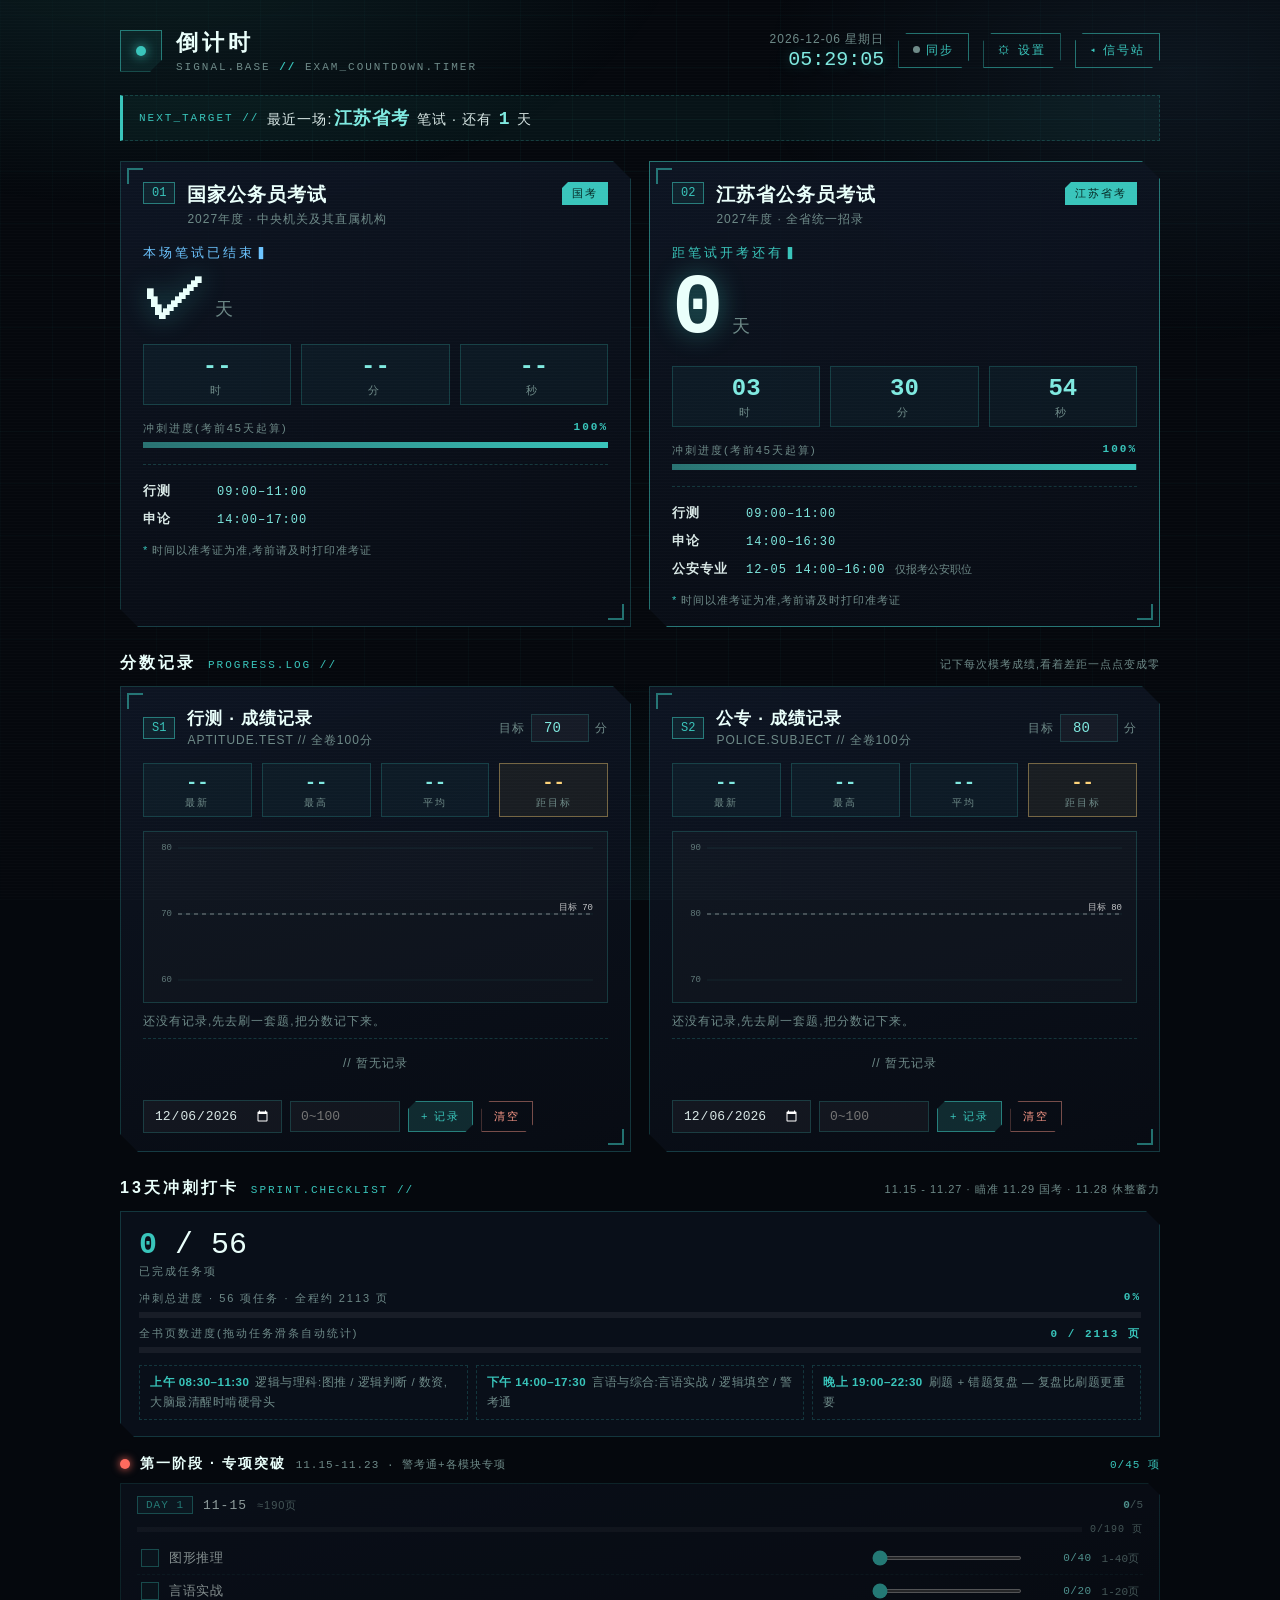
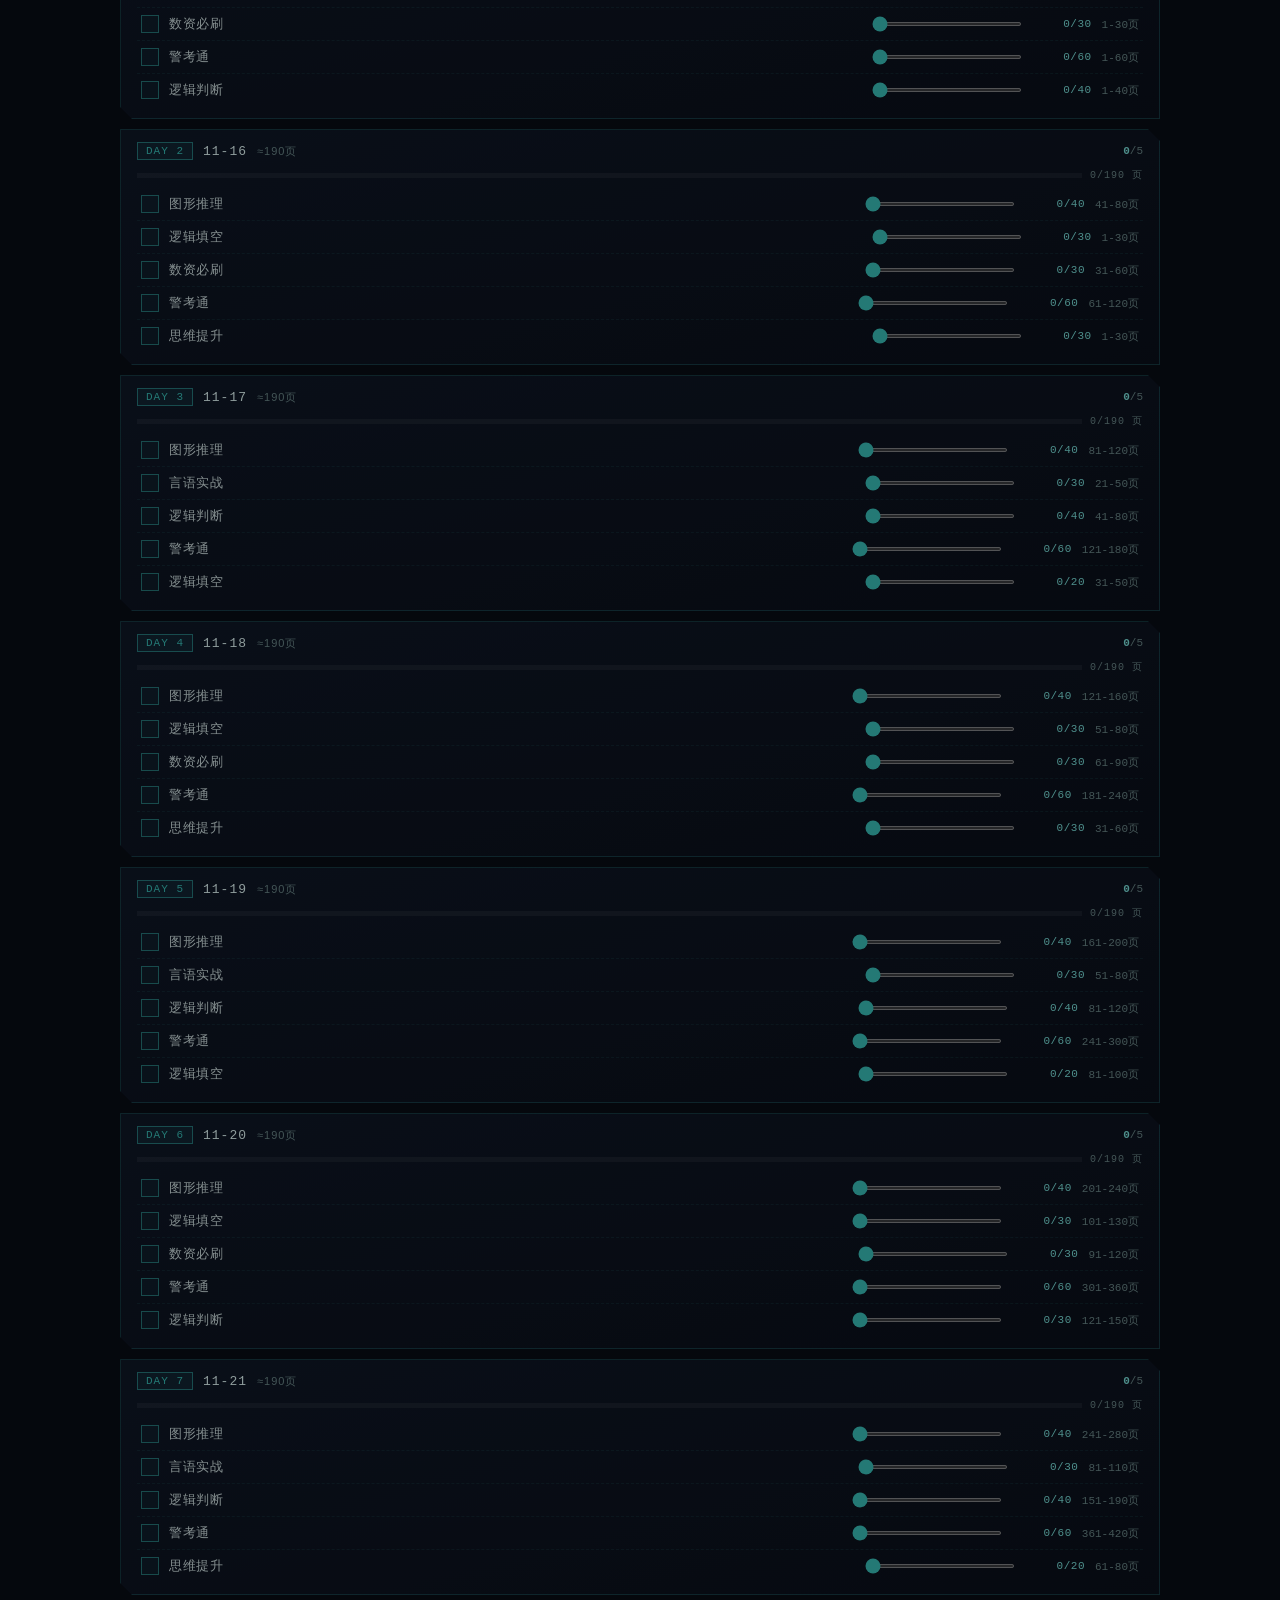
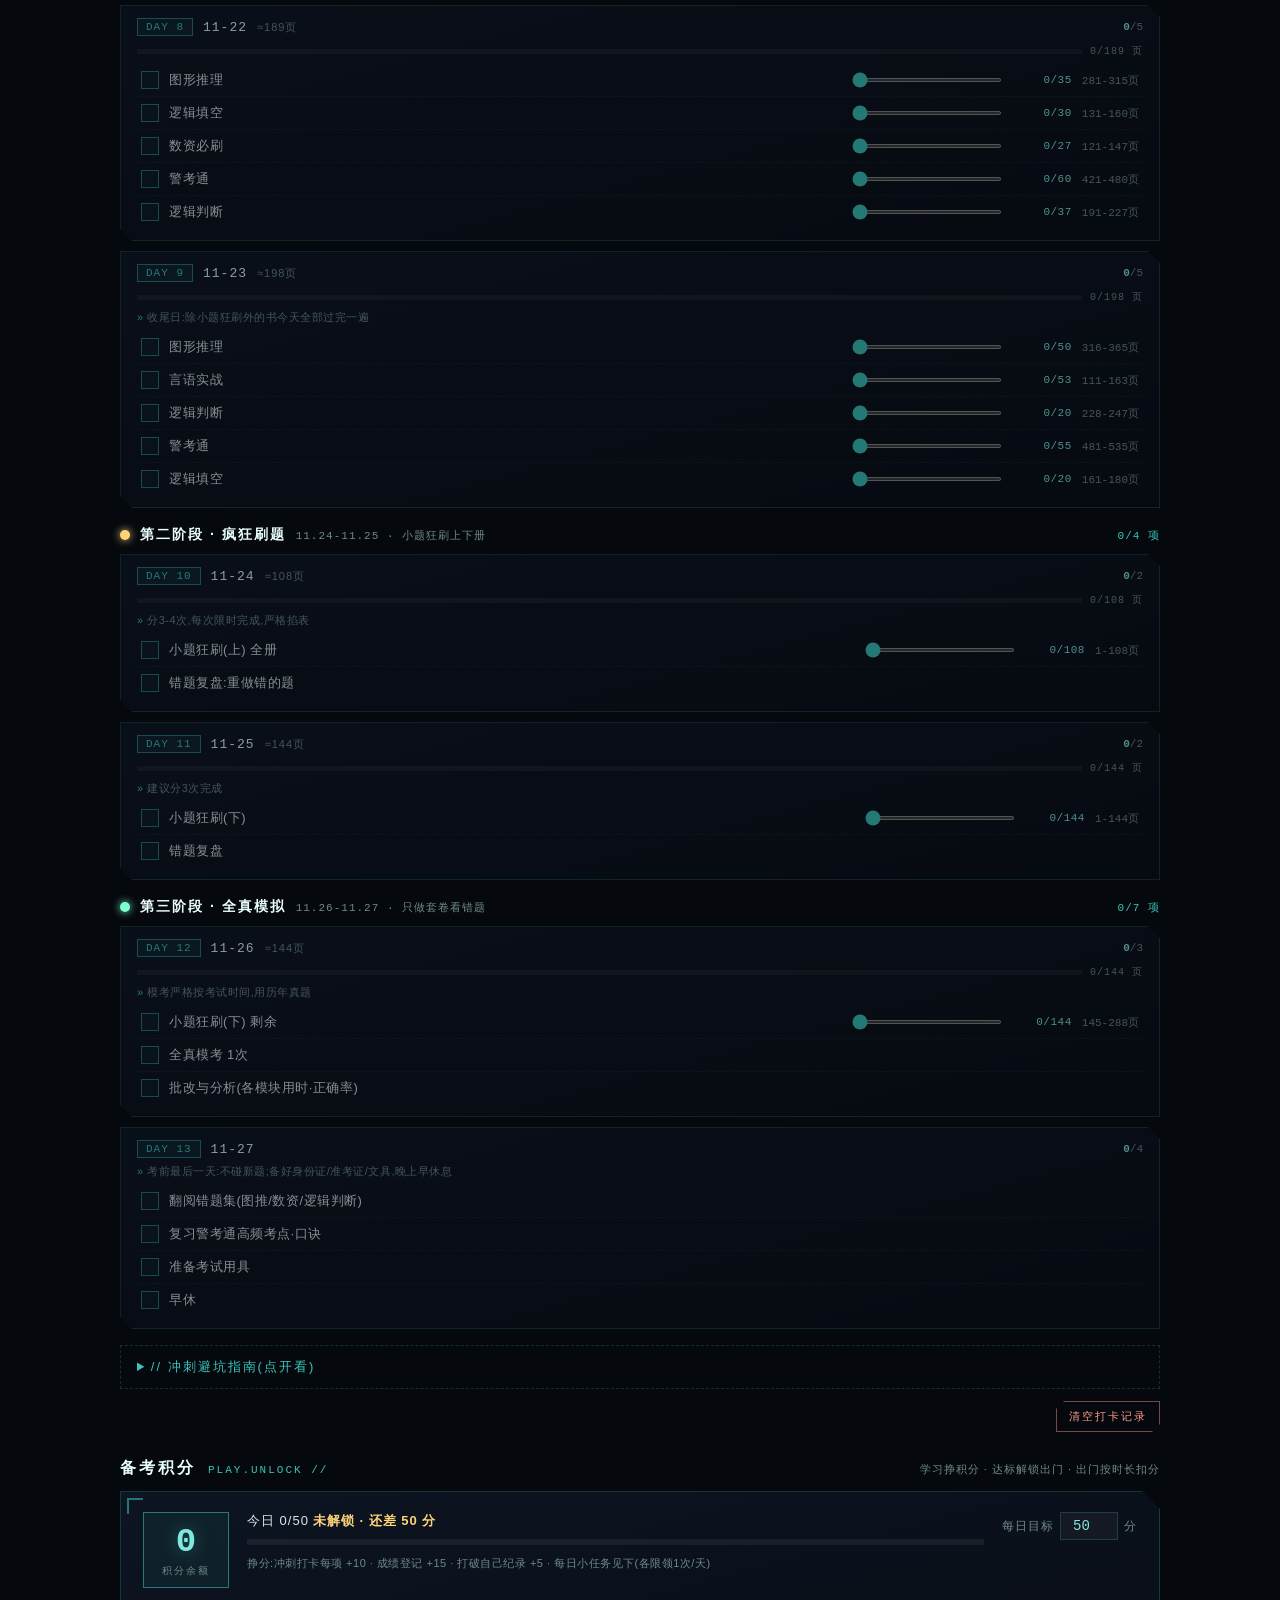
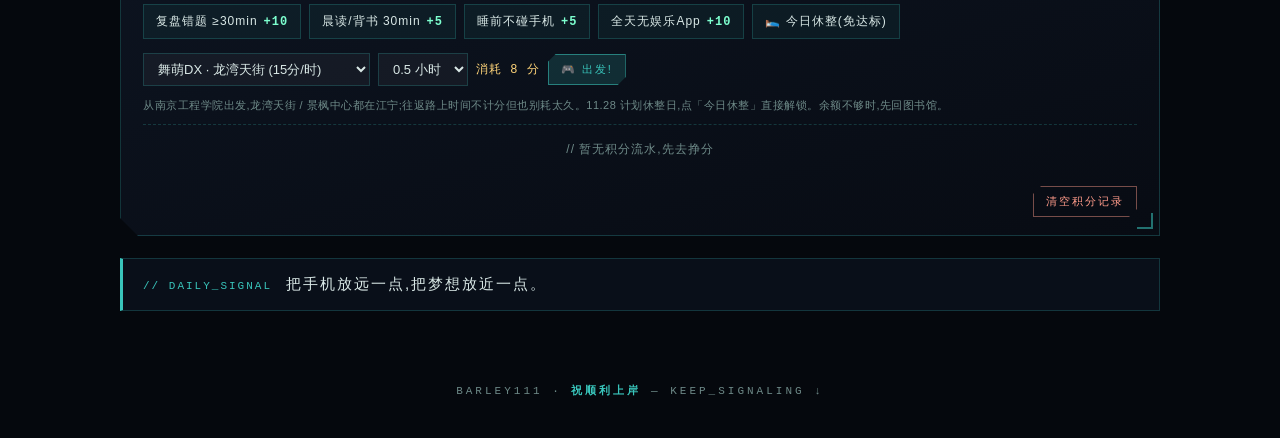
==== commit 05ce66ea: "update blog" ====
--- a/countdown/index.html
+++ b/countdown/index.html
@@ -223,6 +223,31 @@
   .score-form .err { font-size: 11px; color: #ff9b8a; flex-basis: 100%; display: none; }
   .score-form .err.show { display: block; }
   .btn.small { padding: 7px 12px; font-size: 11px; }
+
+  /* ---------- 云同步 ---------- */
+  .sync-dot {
+    display: inline-block; width: 7px; height: 7px; border-radius: 50%;
+    background: var(--dim); margin-right: 6px; vertical-align: 1px;
+  }
+  .sync-dot.ok { background: var(--miku); box-shadow: 0 0 7px var(--miku); }
+  .sync-dot.busy { background: #ffd479; animation: syncPulse 1.2s infinite; }
+  .sync-dot.err { background: #ff6b5e; box-shadow: 0 0 7px #ff6b5e; }
+  @keyframes syncPulse { 0%, 100% { opacity: 1; } 50% { opacity: .3; } }
+  .sync-state {
+    margin-top: 12px; padding: 9px 12px; border: 1px dashed var(--line);
+    font-family: var(--mono); font-size: 12px; color: var(--dim); letter-spacing: 1px; line-height: 1.7;
+    word-break: break-all;
+  }
+  .sync-toast {
+    position: fixed; left: 50%; bottom: 22px; transform: translateX(-50%);
+    z-index: 30; display: none; align-items: center;
+    font-family: var(--sans); font-size: 12px; letter-spacing: 1px;
+    color: #eafffb; background: rgba(12, 19, 32, 0.96);
+    border: 1px solid var(--line-strong); padding: 10px 16px; cursor: pointer;
+    clip-path: polygon(8px 0, 100% 0, 100% calc(100% - 8px), calc(100% - 8px) 100%, 0 100%, 0 8px);
+    box-shadow: 0 0 22px rgba(57, 197, 187, .22);
+  }
+  .sync-toast.show { display: inline-flex; }
   .btn.danger { color: #ff9b8a; border-color: rgba(255,155,138,0.45); }
   .btn.danger:hover { background: rgba(255,155,138,0.12); color: #ffc9bd; }
 
@@ -440,10 +465,11 @@
         <div id="now-date">--</div>
         <div id="now-time">--:--:--</div>
       </div>
+      <button class="btn" id="btn-sync"><span class="sync-dot" id="sync-dot"></span>同步</button>
+      <button class="btn" id="btn-settings">⚙ 设置</button>
       <!-- [BLOG-EMBED START] 挂进博客时的返回入口，移出博客时从 START 到 END 整段删除即可 -->
       <a class="btn" href="../index.html">◂ 信号站</a>
       <!-- [BLOG-EMBED END] -->
-      <button class="btn" id="btn-settings">⚙ 设置</button>
     </div>
   </header>
 
@@ -546,6 +572,30 @@
   </div>
 </div>
 
+<!-- 云同步面板 -->
+<div class="mask" id="sync-mask">
+  <div class="panel">
+    <h3>云同步 · 手机电脑互通</h3>
+    <p class="panel-sub">// CLOUD.SYNC — 两端填同一串同步码</p>
+    <div class="field">
+      <label>同步码</label>
+      <input id="sync-code-input" type="text" maxlength="24" placeholder="如 SIG-8F3K-2QDP" autocomplete="off" spellcheck="false">
+    </div>
+    <p class="sync-state" id="sync-state">未设置</p>
+    <div class="panel-actions">
+      <button class="btn" id="btn-sync-gen">生成新码</button>
+      <button class="btn" id="btn-sync-now">立即双向同步</button>
+      <button class="btn solid" id="btn-sync-save">保存并同步</button>
+      <button class="btn" id="btn-sync-close">关闭</button>
+    </div>
+    <p class="tip">用法:电脑上点「生成新码 → 保存并同步」,手机上打开本页点「同步」填同一串码,之后两边的打卡、分数、积分就共用同一份云端数据。</p>
+    <p class="tip">规则:谁最后改就以谁为准(整份快照覆盖)。所以尽量别在两台设备上同时改;另一台设备打开或切回前台时会自动拉取最新。</p>
+    <p class="tip">同步码相当于钥匙,知道它的人就能读到这份数据,别外传。</p>
+  </div>
+</div>
+
+<button class="sync-toast" id="sync-toast">☁ 云端有新数据 · 点此同步</button>
+
 <div class="scanlines"></div>
 
 <script>
@@ -601,6 +651,7 @@
 
   function saveExams(arr) {
     try { localStorage.setItem(LS_KEY, JSON.stringify(arr)); } catch (e) {}
+    cloudTouch();
   }
 
   var exams = getExams();
@@ -821,6 +872,7 @@
   var scoreData = loadScoreData();
   function saveScoreData() {
     try { localStorage.setItem(LS_SCORES, JSON.stringify(scoreData)); } catch (e) {}
+    cloudTouch();
   }
 
   function sortAsc(recs) {
@@ -1206,6 +1258,7 @@
   var sprintState = loadSprint();
   function saveSprint() {
     try { localStorage.setItem(LS_SPRINT, JSON.stringify(sprintState)); } catch (e) {}
+    cloudTouch();
   }
 
   var LS_PAGES = "signal-countdown-sprint-pages-v1";
@@ -1225,6 +1278,7 @@
   var sprintPages = loadSprintPages();
   function saveSprintPages() {
     try { localStorage.setItem(LS_PAGES, JSON.stringify(sprintPages)); } catch (e) {}
+    cloudTouch();
   }
 
   function sprintDay(dayNo) { return SPRINT[dayNo - 1]; }
@@ -1469,7 +1523,7 @@
     return base;
   }
   var pointsData = loadPoints();
-  function savePoints() { try { localStorage.setItem(LS_POINTS, JSON.stringify(pointsData)); } catch (e) {} }
+  function savePoints() { try { localStorage.setItem(LS_POINTS, JSON.stringify(pointsData)); } catch (e) {} cloudTouch(); }
 
   function pointsBalance() {
     var s = 0;
@@ -1759,10 +1813,265 @@
 
   document.getElementById("btn-reset").addEventListener("click", function () {
     try { localStorage.removeItem(LS_KEY); } catch (e) {}
+    cloudTouch();
     exams = JSON.parse(JSON.stringify(DEFAULT_EXAMS));
     renderSkeleton(); collectCards(); update();
     buildForms();
     msg.classList.remove("show");
+  });
+
+  // ---------- 云同步(Supabase) ----------
+  var CLOUD_URL = "https://zfmdkjktrpqzzbzhwozi.supabase.co";
+  var CLOUD_KEY = "sb_publishable_C6oCK1FrzeJfTp83ibM7Lg_C-pJGJU6";
+  var CLOUD_TABLE = CLOUD_URL + "/rest/v1/countdown_state";
+  var LS_CLOUD = "signal-countdown-cloud-v1";
+
+  var cloudMeta = { code: "", localTs: 0, remoteTs: 0 };
+  var cloudTimer = null;
+  var cloudErr = 0;
+
+  function cloudErrText() {
+    if (cloudErr === 404) return "云端还没有 countdown_state 表 · 先在 Supabase 执行一次建表 SQL（见 README 或同目录的建表 SQL 文件）";
+    if (cloudErr === 401 || cloudErr === 403) return "云端拒绝访问 · 检查建表时的 RLS 策略是否允许 anon 读写";
+    return "连不上云端 · 离线或网络不通，改动已保存在本机";
+  }
+
+  (function loadCloudMeta() {
+    try {
+      var o = JSON.parse(localStorage.getItem(LS_CLOUD) || "{}");
+      if (o && typeof o === "object") {
+        if (typeof o.code === "string") cloudMeta.code = o.code.trim().toUpperCase();
+        cloudMeta.localTs = Number(o.localTs) || 0;
+        cloudMeta.remoteTs = Number(o.remoteTs) || 0;
+      }
+    } catch (e) {}
+  })();
+
+  function saveCloudMeta() {
+    try { localStorage.setItem(LS_CLOUD, JSON.stringify(cloudMeta)); } catch (e) {}
+  }
+
+  function clockText(ts) {
+    var d = new Date(ts);
+    return pad2(d.getHours()) + ":" + pad2(d.getMinutes());
+  }
+
+  function cloudStatus(text, state) {
+    var box = document.getElementById("sync-state");
+    if (box) box.textContent = text;
+    var dot = document.getElementById("sync-dot");
+    if (dot) dot.className = "sync-dot" + (state ? " " + state : "");
+  }
+
+  function syncToastShow(text) {
+    var t = document.getElementById("sync-toast");
+    if (!t) return;
+    t.textContent = text;
+    t.classList.add("show");
+  }
+  function syncToastHide() {
+    var t = document.getElementById("sync-toast");
+    if (t) t.classList.remove("show");
+  }
+
+  function cloudReq(method, path, body, extra) {
+    var h = {
+      "apikey": CLOUD_KEY,
+      "Authorization": "Bearer " + CLOUD_KEY,
+      "Content-Type": "application/json"
+    };
+    if (extra) for (var k in extra) if (extra.hasOwnProperty(k)) h[k] = extra[k];
+    var opt = { method: method, headers: h, cache: "no-store" };
+    if (body) opt.body = JSON.stringify(body);
+    return fetch(CLOUD_TABLE + path, opt);
+  }
+
+  function cloudSnapshot() {
+    return {
+      v: 1,
+      updated: cloudMeta.localTs || Date.now(),
+      exams: exams,
+      scores: scoreData,
+      sprint: sprintState,
+      pages: sprintPages,
+      points: pointsData
+    };
+  }
+
+  // 返回 {snap} / {missing:true} / {err:true}
+  function cloudPull() {
+    if (!cloudMeta.code) return Promise.resolve({ missing: true });
+    return cloudReq("GET", "?select=payload&code=eq." + encodeURIComponent(cloudMeta.code))
+      .then(function (r) {
+        if (!r.ok) { var e1 = new Error("HTTP " + r.status); e1.status = r.status; throw e1; }
+        return r.json();
+      })
+      .then(function (rows) {
+        if (!rows || !rows.length) return { missing: true };
+        var p = rows[0].payload;
+        if (!p || typeof p !== "object") return { missing: true };
+        return { snap: p };
+      })
+      .catch(function (e) { cloudErr = (e && e.status) ? e.status : 0; return { err: true }; });
+  }
+
+  function cloudPush() {
+    if (!cloudMeta.code) return Promise.resolve(false);
+    var snap = cloudSnapshot();
+    return cloudReq("POST", "?on_conflict=code",
+      { code: cloudMeta.code, payload: snap, updated_at: new Date(snap.updated).toISOString() },
+      { "Prefer": "resolution=merge-duplicates,return=minimal" })
+      .then(function (r) {
+        if (!r.ok) { var e2 = new Error("HTTP " + r.status); e2.status = r.status; throw e2; }
+        cloudMeta.remoteTs = snap.updated;
+        saveCloudMeta();
+        cloudStatus("已同步 " + clockText(snap.updated) + " · 码 " + cloudMeta.code, "ok");
+        syncToastHide();
+        return true;
+      })
+      .catch(function (e) {
+        cloudErr = (e && e.status) ? e.status : 0;
+        cloudStatus(cloudErrText(), "err");
+        return false;
+      });
+  }
+
+  function cloudApply(snap) {
+    try {
+      if (snap.exams) localStorage.setItem(LS_KEY, JSON.stringify(snap.exams));
+      if (snap.scores) localStorage.setItem(LS_SCORES, JSON.stringify(snap.scores));
+      if (snap.sprint) localStorage.setItem(LS_SPRINT, JSON.stringify(snap.sprint));
+      if (snap.pages) localStorage.setItem(LS_PAGES, JSON.stringify(snap.pages));
+      if (snap.points) localStorage.setItem(LS_POINTS, JSON.stringify(snap.points));
+    } catch (e) {}
+    var u = Number(snap.updated) || Date.now();
+    cloudMeta.localTs = u;
+    cloudMeta.remoteTs = u;
+    saveCloudMeta();
+  }
+
+  // 本地每次保存后调用：打时间戳 + 延时推送
+  function cloudTouch() {
+    if (!cloudMeta) return;
+    cloudMeta.localTs = Date.now();
+    saveCloudMeta();
+    if (!cloudMeta.code) return;
+    if (cloudTimer) clearTimeout(cloudTimer);
+    cloudTimer = setTimeout(function () { cloudTimer = null; cloudPush(); }, 800);
+  }
+
+  // 打开页面时:云端比本地新 → 拉下来;本地比云端新 → 推上去
+  function cloudStart() {
+    if (!cloudMeta.code) {
+      cloudStatus("未设置 · 点右上「同步」填一串同步码，手机和电脑就互通了", "");
+      return;
+    }
+    cloudStatus("正在与云端核对…", "busy");
+    cloudPull().then(function (res) {
+      if (res.err) { cloudStatus(cloudErrText(), "err"); return; }
+      if (res.missing) { cloudPush(); return; }
+      var remote = Number(res.snap.updated) || 0;
+      if (remote > cloudMeta.localTs) { cloudApply(res.snap); location.reload(); return; }
+      if (cloudMeta.localTs > remote) { cloudPush(); return; }
+      cloudMeta.remoteTs = remote;
+      saveCloudMeta();
+      cloudStatus("已同步 " + clockText(remote) + " · 码 " + cloudMeta.code, "ok");
+    });
+  }
+
+  // 运行中定时核对:另一台设备改过就提示同步
+  function cloudPoll() {
+    if (!cloudMeta.code) return;
+    if (Date.now() - (cloudMeta.localTs || 0) < 15000) return;
+    cloudPull().then(function (res) {
+      if (res.err || !res.snap) return;
+      var remote = Number(res.snap.updated) || 0;
+      if (remote > (cloudMeta.remoteTs || 0) && remote > cloudMeta.localTs) {
+        cloudMeta.remoteTs = remote;
+        saveCloudMeta();
+        syncToastShow("☁ 另一台设备更新于 " + clockText(remote) + " · 点此同步");
+      }
+    });
+  }
+
+  function makeSyncCode() {
+    var abc = "ABCDEFGHJKLMNPQRSTUVWXYZ23456789";
+    var pick = function (n) {
+      var s = "";
+      for (var i = 0; i < n; i++) s += abc.charAt(Math.floor(Math.random() * abc.length));
+      return s;
+    };
+    return "SIG-" + pick(4) + "-" + pick(4);
+  }
+
+  // ---------- 同步面板交互 ----------
+  var syncMask = document.getElementById("sync-mask");
+  var syncInput = document.getElementById("sync-code-input");
+
+  document.getElementById("btn-sync").addEventListener("click", function () {
+    syncInput.value = cloudMeta.code || "";
+    if (cloudMeta.code) {
+      var last = cloudMeta.remoteTs || cloudMeta.localTs;
+      cloudStatus((last ? "已同步 " + clockText(last) + " · " : "") + "码 " + cloudMeta.code, "ok");
+    } else {
+      cloudStatus("未设置 · 填一串同步码，或点「生成新码」", "");
+    }
+    syncToastHide();
+    syncMask.classList.add("open");
+  });
+
+  document.getElementById("btn-sync-gen").addEventListener("click", function () {
+    syncInput.value = makeSyncCode();
+    cloudStatus("新码已生成 · 点「保存并同步」生效", "busy");
+  });
+
+  document.getElementById("btn-sync-close").addEventListener("click", function () {
+    syncMask.classList.remove("open");
+  });
+  syncMask.addEventListener("click", function (ev) { if (ev.target === syncMask) syncMask.classList.remove("open"); });
+
+  document.getElementById("btn-sync-save").addEventListener("click", function () {
+    var code = (syncInput.value || "").trim().toUpperCase().replace(/[^A-Z0-9-]/g, "");
+    if (code.length < 6) { cloudStatus("同步码至少 6 位，例如 SIG-8F3K-2QDP", "err"); return; }
+    var changed = code !== cloudMeta.code;
+    cloudMeta.code = code;
+    if (changed) cloudMeta.remoteTs = 0;
+    saveCloudMeta();
+    cloudStatus("正在接入云端…", "busy");
+    cloudPull().then(function (res) {
+      if (res.err) { cloudStatus(cloudErrText() + "（码已保存）", "err"); return; }
+      if (res.snap) {
+        var remote = Number(res.snap.updated) || 0;
+        if (changed || remote > cloudMeta.localTs) { cloudApply(res.snap); location.reload(); return; }
+        cloudPush();
+        return;
+      }
+      cloudPush();
+    });
+  });
+
+  document.getElementById("btn-sync-now").addEventListener("click", function () {
+    if (!cloudMeta.code) { cloudStatus("先填同步码再点同步", "err"); return; }
+    cloudStatus("双向核对中…", "busy");
+    cloudPull().then(function (res) {
+      if (res.err) { cloudStatus(cloudErrText(), "err"); return; }
+      if (res.snap && (Number(res.snap.updated) || 0) > cloudMeta.localTs) {
+        cloudApply(res.snap);
+        location.reload();
+        return;
+      }
+      cloudPush();
+    });
+  });
+
+  document.getElementById("sync-toast").addEventListener("click", function () {
+    syncToastHide();
+    cloudStatus("正在拉取云端…", "busy");
+    cloudPull().then(function (res) {
+      if (res.err || !res.snap) { cloudStatus(res.err ? cloudErrText() : "云端没有数据 · 稍后再试", "err"); return; }
+      cloudApply(res.snap);
+      location.reload();
+    });
   });
 
   // ---------- 启动 ----------
@@ -1774,6 +2083,15 @@
   initSprint();
   initPoints();
   setInterval(checkDayRollover, 20000);
+
+  // 云同步:开页核对 + 定时/切回前台核对
+  cloudStart();
+  setInterval(cloudPoll, 20000);
+  document.addEventListener("visibilitychange", function () { if (!document.hidden) cloudPoll(); });
+  window.addEventListener("focus", cloudPoll);
+  window.addEventListener("pagehide", function () {
+    if (cloudMeta.code && cloudTimer) { clearTimeout(cloudTimer); cloudTimer = null; cloudPush(); }
+  });
 })();
 </script>
 </body>
